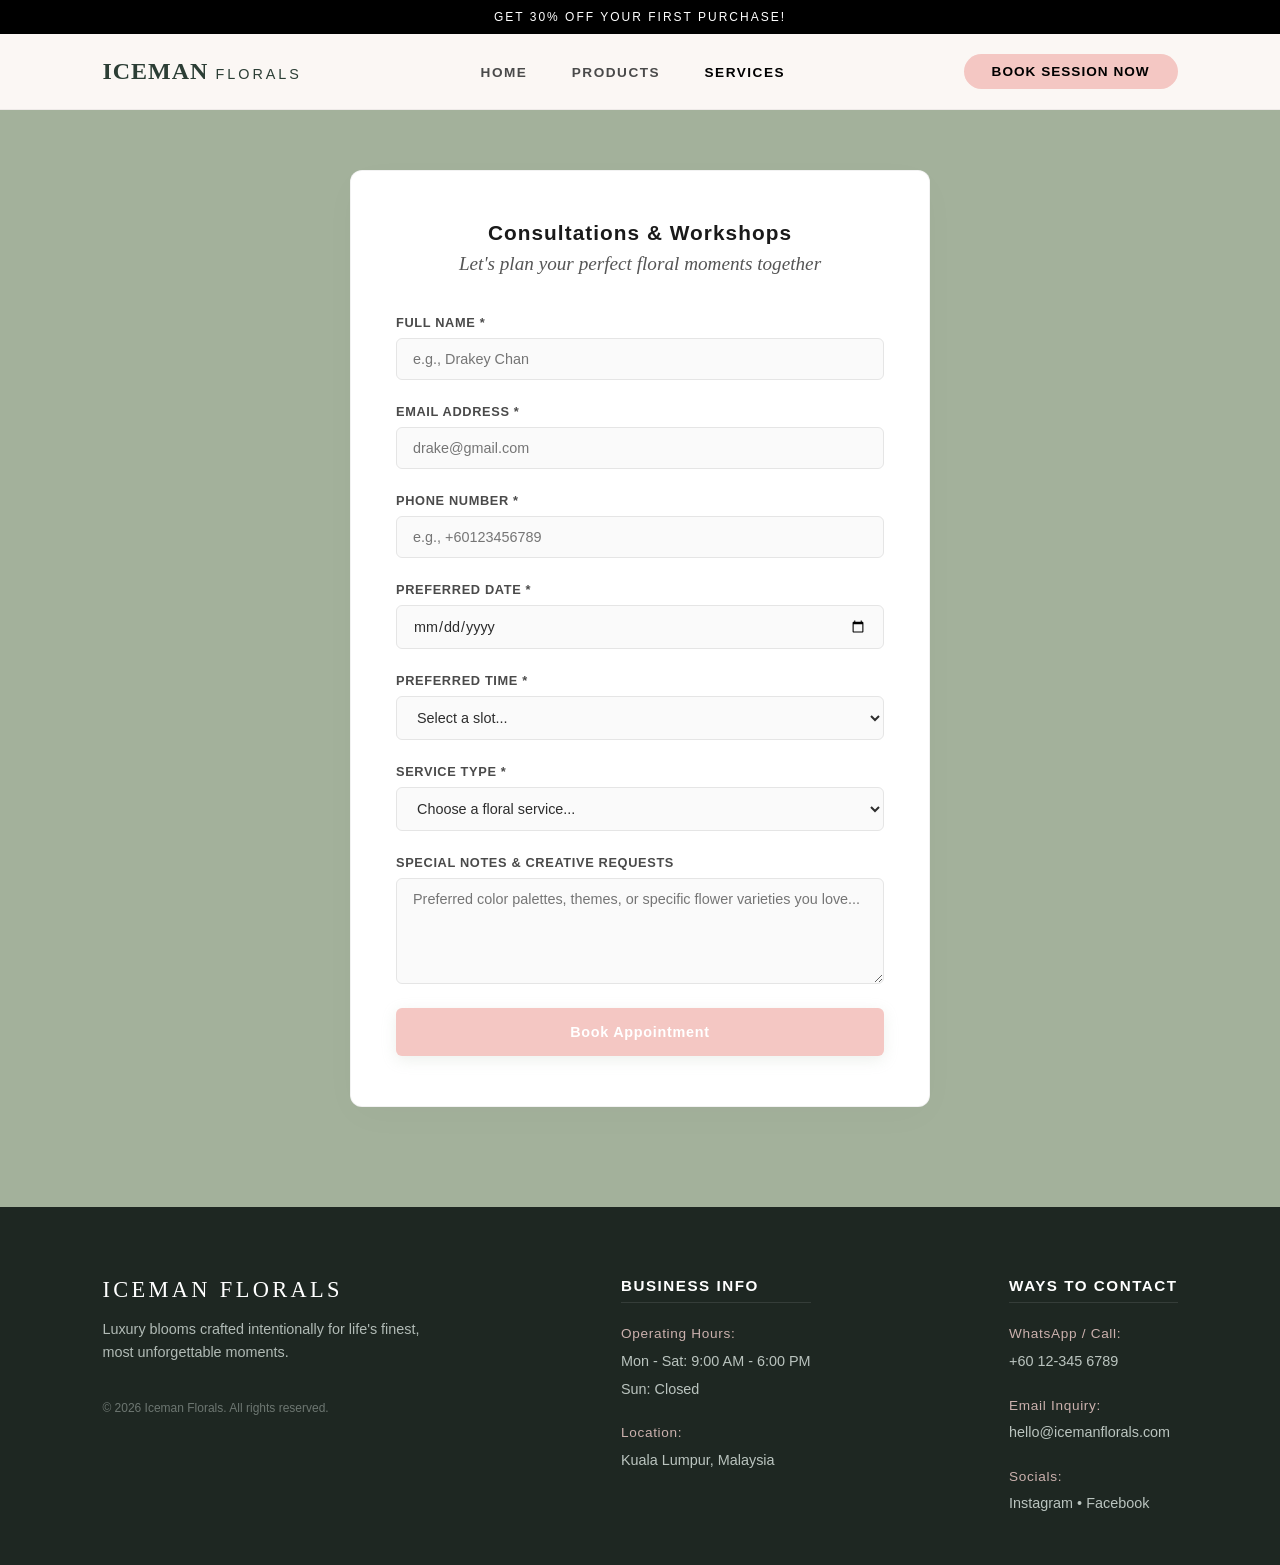
==== booking.html @ c120567f "Add files via upload" ====
<!DOCTYPE html>
<html lang="en">
<head>
    <meta charset="UTF-8">
    <meta name="viewport" content="width=device-width, initial-scale=1.0">
    <title>Book a Consultation - Iceman Florals</title>
    <link rel="preconnect" href="[fonts.googleapis.com](https://fonts.googleapis.com)">
    <link rel="preconnect" href="[fonts.gstatic.com](https://fonts.gstatic.com)" crossorigin>
    <link href="[fonts.googleapis.com](https://fonts.googleapis.com/css2?family=Playfair+Display:ital,wght@0,400..900;1,400..900&family=Plus+Jakarta+Sans:wght@300;400;500;600&display=swap)" rel="stylesheet">
    <link rel="stylesheet" href="booking.css">
</head>
<body>

    <div id="alert-wrapper"></div>

    <div class="announcement-bar">
        GET 30% OFF YOUR FIRST PURCHASE!
    </div>

    <header class="main-header">
        <div class="logo">
            <a href="index.html">ICEMAN <span class="logo-sub">FLORALS</span></a>
        </div>
        <nav class="nav-links">
            <a href="index.html">HOME</a>
            <a href="product.html">PRODUCTS</a>
            <a href="#" class="active">SERVICES</a>
        </nav>
        <div class="header-actions">
            <a href="#" class="btn-nav">BOOK SESSION NOW</a>
        </div>
    </header>

    <section class="booking-section">
        <div class="booking-container">
            <div class="booking-header">
                <h3>Consultations & Workshops</h3>
                <p>Let's plan your perfect floral moments together</p>
            </div>

            <form id="floral-booking-form" novalidate>
                <div class="form-group">
                    <label for="clientName">Full Name *</label>
                    <input type="text" id="clientName" required placeholder="e.g., Drakey Chan">
                    <span class="error-msg" id="name-error">Please enter your name.</span>
                </div>

                <div class="form-group">
                    <label for="clientEmail">Email Address *</label>
                    <input type="email" id="clientEmail" required placeholder="drake@gmail.com">
                    <span class="error-msg" id="email-error">Please enter a valid email address.</span>
                </div>

                <div class="form-group">
                    <label for="clientPhone">Phone Number *</label>
                    <input type="tel" id="clientPhone" required placeholder="e.g., +60123456789">
                    <span class="error-msg" id="phone-error">Please enter your phone number.</span>
                </div>

                <div class="form-group">
                    <label for="eventDate">Preferred Date *</label>
                    <input type="date" id="eventDate" required>
                    <span class="error-msg" id="date-error">Please select a valid date.</span>
                </div>

                <div class="form-group">
                    <label for="eventTime">Preferred Time *</label>
                    <select id="eventTime" required>
                        <option value="" disabled selected>Select a slot...</option>
                        <option value="09:00 AM">09:00 AM</option>
                        <option value="11:00 AM">11:00 AM</option>
                        <option value="02:00 PM">02:00 PM</option>
                        <option value="04:00 PM">04:00 PM</option>
                    </select>
                    <span class="error-msg" id="time-error">Please choose a preferred time slot.</span>
                </div>

                <div class="form-group">
                    <label for="serviceType">Service Type *</label>
                    <select id="serviceType" required>
                        <option value="" disabled selected>Choose a floral service...</option>
                        <option value="Wedding Florals">Wedding Florals & Styling</option>
                        <option value="Corporate Event">Corporate Event Decoration</option>
                        <option value="Floral Workshop">Floral Workshop Registration</option>
                    </select>
                    <span class="error-msg" id="service-error">Please pick a service option.</span>
                </div>

                <div class="form-group">
                    <label for="specialNotes">Special Notes & Creative Requests</label>
                    <textarea id="specialNotes" rows="5" placeholder="Preferred color palettes, themes, or specific flower varieties you love..."></textarea>
                </div>

                <button type="submit" class="btn-submit-booking">Book Appointment</button>
            </form>
        </div>
    </section>

    <footer class="main-footer">
        <div class="footer-container">
            <div class="footer-col brand-info">
                <h3>ICEMAN FLORALS</h3>
                <p>Luxury blooms crafted intentionally for life's finest, most unforgettable moments.</p>
                <p class="copyright">&copy; 2026 Iceman Florals. All rights reserved.</p>
            </div>
            <div class="footer-col vertical-info">
                <h4>Business Info</h4>
                <ul>
                    <li><strong>Operating Hours:</strong></li>
                    <li>Mon - Sat: 9:00 AM - 6:00 PM</li>
                    <li>Sun: Closed</li>
                    <li class="info-spacer"><strong>Location:</strong></li>
                    <li>Kuala Lumpur, Malaysia</li>
                </ul>
            </div>
            <div class="footer-col vertical-info">
                <h4>Ways to Contact</h4>
                <ul>
                    <li><strong>WhatsApp / Call:</strong></li>
                    <li><a href="tel:+60123456789">+60 12-345 6789</a></li>
                    <li class="info-spacer"><strong>Email Inquiry:</strong></li>
                    <li><a href="mailto:hello@icemanflorals.com">hello@icemanflorals.com</a></li>
                    <li class="info-spacer"><strong>Socials:</strong></li>
                    <li><a href="[instagram.com](https://www.instagram.com)" target="_blank">Instagram</a> &bull; <a href="[web.facebook.com](https://web.facebook.com/?_rdc=1&_rdr)" target="_blank">Facebook</a></li>
                </ul>
            </div>
        </div>
    </footer>

    <script>
        document.getElementById('floral-booking-form').addEventListener('submit', function(event) {
            event.preventDefault(); 
            
            const nameField = document.getElementById('clientName');
            const emailField = document.getElementById('clientEmail');
            const phoneField = document.getElementById('clientPhone');
            const dateField = document.getElementById('eventDate');
            const timeField = document.getElementById('eventTime');
            const serviceField = document.getElementById('serviceType');
            const notesField = document.getElementById('specialNotes');

            let isValid = true;

            // Clear previous error states
            document.querySelectorAll('.form-group').forEach(group => group.classList.remove('invalid'));

            // Validate required fields
            if (!nameField.value.trim()) {
                nameField.parentElement.classList.add('invalid');
                isValid = false;
            }
            if (!emailField.value.trim() || !emailField.value.includes('@')) {
                emailField.parentElement.classList.add('invalid');
                isValid = false;
            }
            if (!phoneField.value.trim()) {
                phoneField.parentElement.classList.add('invalid');
                isValid = false;
            }
            if (!dateField.value) {
                dateField.parentElement.classList.add('invalid');
                isValid = false;
            }
            if (!timeField.value) {
                timeField.parentElement.classList.add('invalid');
                isValid = false;
            }
            if (!serviceField.value) {
                serviceField.parentElement.classList.add('invalid');
                isValid = false;
            }

            // Stop if validation fails
            if (!isValid) return;

            // Build payload (removed undefined promoField reference)
            const payload = {
                id: Date.now(),
                name: nameField.value.trim(),
                email: emailField.value.trim(),
                phone: phoneField.value.trim(),
                date: dateField.value,
                time: timeField.value,
                service: serviceField.value,
                notes: notesField.value.trim()
            };

            // Save to localStorage
            let currentBookings = JSON.parse(localStorage.getItem('iceman_bookings')) || [];
            currentBookings.push(payload);
            localStorage.setItem('iceman_bookings', JSON.stringify(currentBookings));

            // Show success alert
            const alertWrapper = document.getElementById('alert-wrapper');
            alertWrapper.innerHTML = `
                <div class="bootstrap-alert alert-success">
                    <span class="alert-text"><strong>Thank you, ${payload.name}!</strong> Your consultation for ${payload.date} has been requested. We will contact you shortly.</span>
                    <button type="button" class="alert-close-btn" onclick="this.parentElement.style.display='none'">&times;</button>
                </div>
            `;

            // Reset form and scroll to top
            this.reset();
            window.scrollTo({ top: 0, behavior: 'smooth' });
        });
    </script>
</body>
</html>
---- booking.css ----
* {
   margin: 0;
   padding: 0;
   box-sizing: border-box;
}

body {
   font-family: 'Plus Jakarta Sans', sans-serif;
   background-color: #FBF7F4;
   color: #333333;
   overflow-x: hidden;
}


.announcement-bar {
   background-color: #000000;
   color: #FFFFFF;
   text-align: center;
   padding: 10px 20px;
   font-size: 0.75rem;
   font-weight: 500;
   letter-spacing: 2px;
}


.main-header {
   background-color: #FBF7F4;
   display: flex;
   justify-content: space-between;
   align-items: center;
   padding: 20px 8%;
   border-bottom: 1px solid rgba(0, 0, 0, 0.05);
}

.logo a {
   font-family: 'Playfair Display', serif;
   font-size: 1.5rem;
   font-weight: 700;
   color: #2C3E35;
   text-decoration: none;
   letter-spacing: 1px;
}

.logo-sub {
   font-family: 'Plus Jakarta Sans', sans-serif;
   font-size: 0.9rem;
   font-weight: 400;
   letter-spacing: 3px;
}

.nav-links a {
   text-decoration: none;
   color: #4A4A4A;
   font-size: 0.85rem;
   font-weight: 600;
   letter-spacing: 1.5px;
   margin: 0 20px;
   transition: color 0.3s ease;
}

.nav-links a:hover,
.nav-links a.active {
   color: #000000;
}


.btn-nav {
   display: inline-block;
   text-decoration: none;
   background-color: #F4C7C3;
   color: #000000;
   padding: 10px 28px;
   border-radius: 20px;
   font-size: 0.85rem;
   font-weight: 600;
   letter-spacing: 1px;
   transition: transform 0.2s ease, background-color 0.2s ease;
}

.btn-nav:hover {
   background-color: #EBAAA4;
   transform: translateY(-1px);
}




.booking-section {
   background-color: #A3B19B;
   padding: 60px 4% 100px 4%;
   display: flex;
   justify-content: center;
   align-items: center;
}

.booking-container {
   background-color: #FFFFFF;
   width: 100%;
   max-width: 580px;
   padding: 50px 45px;
   border-radius: 12px;
   border: 1px solid rgba(0, 0, 0, 0.05);
   box-shadow: 0px 10px 40px rgba(0, 0, 0, 0.02);
}

.booking-header {
   text-align: center;
   margin-bottom: 40px;
}

.booking-header h3 {
   font-size: 1.3rem;
   font-weight: 600;
   letter-spacing: 0.05em;
   color: #1A1A1A;
   margin-bottom: 8px;
}

.booking-header p {
   font-family: 'Playfair Display', serif;
   font-size: 1.2rem;
   font-style: italic;
   color: #555555;
}


.form-group {
   display: flex;
   flex-direction: column;
   margin-bottom: 24px;
   position: relative;
}

.form-group label {
   font-size: 0.8rem;
   font-weight: 600;
   text-transform: uppercase;
   letter-spacing: 0.05em;
   color: #4A4A4A;
   margin-bottom: 8px;
}

.form-group input,
.form-group select,
.form-group textarea {
   font-family: 'Plus Jakarta Sans', sans-serif;
   font-size: 0.9rem;
   padding: 12px 16px;
   background-color: #FAFAFA;
   border: 1px solid #E5E5E5;
   border-radius: 6px;
   color: #2D2D2D;
   outline: none;
   transition: all 0.2s ease;
   width: 100%;
}

.form-group input:focus,
.form-group select:focus,
.form-group textarea:focus {
   border-color: #A3B29E;
   background-color: #FFFFFF;
}


.form-group .error-msg {
   font-size: 0.75rem;
   color: #C15C5C;
   font-weight: 500;
   margin-top: 5px;
   display: none;
}

.form-group.invalid input,
.form-group.invalid select {
   border-color: #DDA8A8;
   background-color: #FFFDFD;
}

.form-group.invalid .error-msg {
   display: block;
}


.btn-submit-booking {
   display: block;
   width: 100%;
   background-color: #F4C7C3;
   color: #FFFFFF;
   border: none;
   padding: 16px;
   border-radius: 6px;
   font-size: 0.9rem;
   font-weight: 600;
   letter-spacing: 0.05em;
   cursor: pointer;
   box-shadow: 0px 4px 15px rgba(163, 178, 158, 0.2);
   transition: all 0.2s ease;
   margin-top: 10px;
}

.btn-submit-booking:hover {
   background-color: #8E9E89;
   transform: translateY(-1px);
   box-shadow: 0px 6px 20px rgba(163, 178, 158, 0.3);
}


#alert-wrapper {
   position: fixed;
   top: 20px;
   left: 50%;
   transform: translateX(-50%);
   width: 90%;
   max-width: 680px;
   z-index: 9999;
}

.bootstrap-alert {
   display: flex;
   justify-content: space-between;
   align-items: center;
   padding: 16px 24px;
   border-radius: 6px;
   font-size: 0.88rem;
   line-height: 1.4;
   box-shadow: 0px 10px 30px rgba(0, 0, 0, 0.1);
   animation: slideDown 0.3s cubic-bezier(0.16, 1, 0.3, 1) forwards;
}

.alert-success {
   background-color: #D4EDDA;
   color: #155724;
   border: 1px solid #C3E6CB;
}

.alert-text strong {
   font-weight: 600;
}

.alert-close-btn {
   background: none;
   border: none;
   font-size: 1.4rem;
   font-weight: 400;
   line-height: 1;
   color: inherit;
   cursor: pointer;
   opacity: 0.5;
   padding-left: 15px;
   transition: opacity 0.2s ease;
}

.alert-close-btn:hover {
   opacity: 1;
}

@keyframes slideDown {
   from { transform: translateY(-20px); opacity: 0; }
   to { transform: translateY(0); opacity: 1; }
}


@media (max-width: 600px) {
   .booking-container {
       padding: 35px 20px;
   }
}


.main-footer {
   background-color: #1E2722;
   color: #E2ECE7;
   padding: 70px 8% 50px 8%;
   font-size: 0.9rem;
}

.footer-container {
   max-width: 1100px;
   margin: 0 auto;
   display: flex;
   justify-content: space-between;
   align-items: flex-start;
   gap: 40px;
}


.footer-col {
   display: flex;
   flex-direction: column;
}

.brand-info {
   max-width: 320px;
}

.brand-info h3 {
   font-family: 'Playfair Display', serif;
   font-size: 1.4rem;
   font-weight: 500;
   letter-spacing: 0.15em;
   color: #FFFFFF;
   margin-bottom: 15px;
}

.brand-info p {
   line-height: 1.6;
   opacity: 0.75;
}

.brand-info .copyright {
   margin-top: 35px;
   font-size: 0.75rem;
   opacity: 0.4;
}


.vertical-info h4 {
   font-size: 0.95rem;
   font-weight: 600;
   letter-spacing: 0.1em;
   text-transform: uppercase;
   color: #FFFFFF;
   margin-bottom: 20px;
   border-bottom: 1px solid rgba(255, 255, 255, 0.1);
   padding-bottom: 8px;
}

.vertical-info ul {
   list-style: none;
   display: flex;
   flex-direction: column;
   gap: 6px;
}

.vertical-info ul li {
   line-height: 1.5;
   opacity: 0.8;
}

.vertical-info ul li strong {
   color: #F7D4D1;
   font-weight: 500;
   font-size: 0.85rem;
   letter-spacing: 0.05em;
}


.vertical-info .info-spacer {
   margin-top: 16px;
}


.vertical-info a {
   color: #E2ECE7;
   text-decoration: none;
   transition: color 0.2s ease;
}

.vertical-info a:hover {
   color: #F7D4D1;
}


@media (max-width: 768px) {
   .footer-container {
       flex-direction: column;
       gap: 45px;
   }
  
   .brand-info {
       max-width: 100%;
   }

   .vertical-info h4 {
       margin-bottom: 12px;
   }

   .brand-info .copyright {
       margin-top: 20px;
   }
}
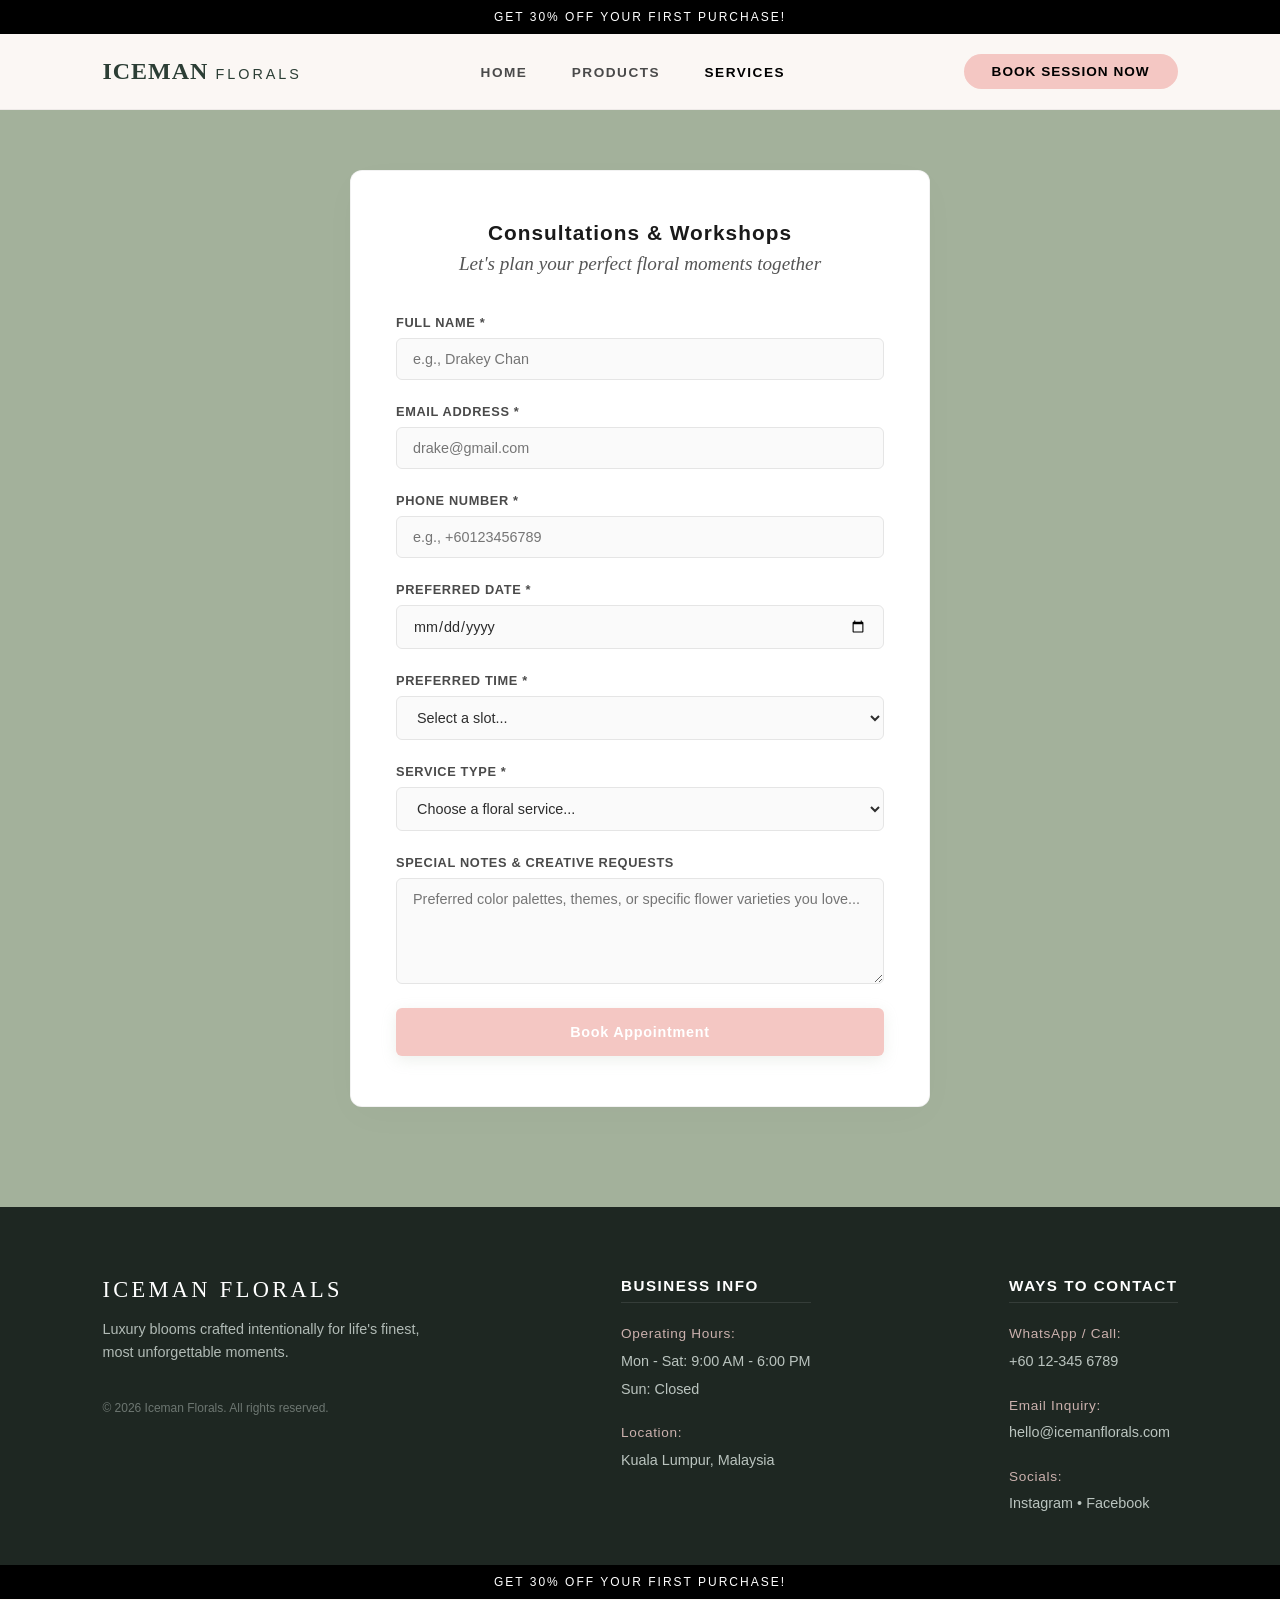
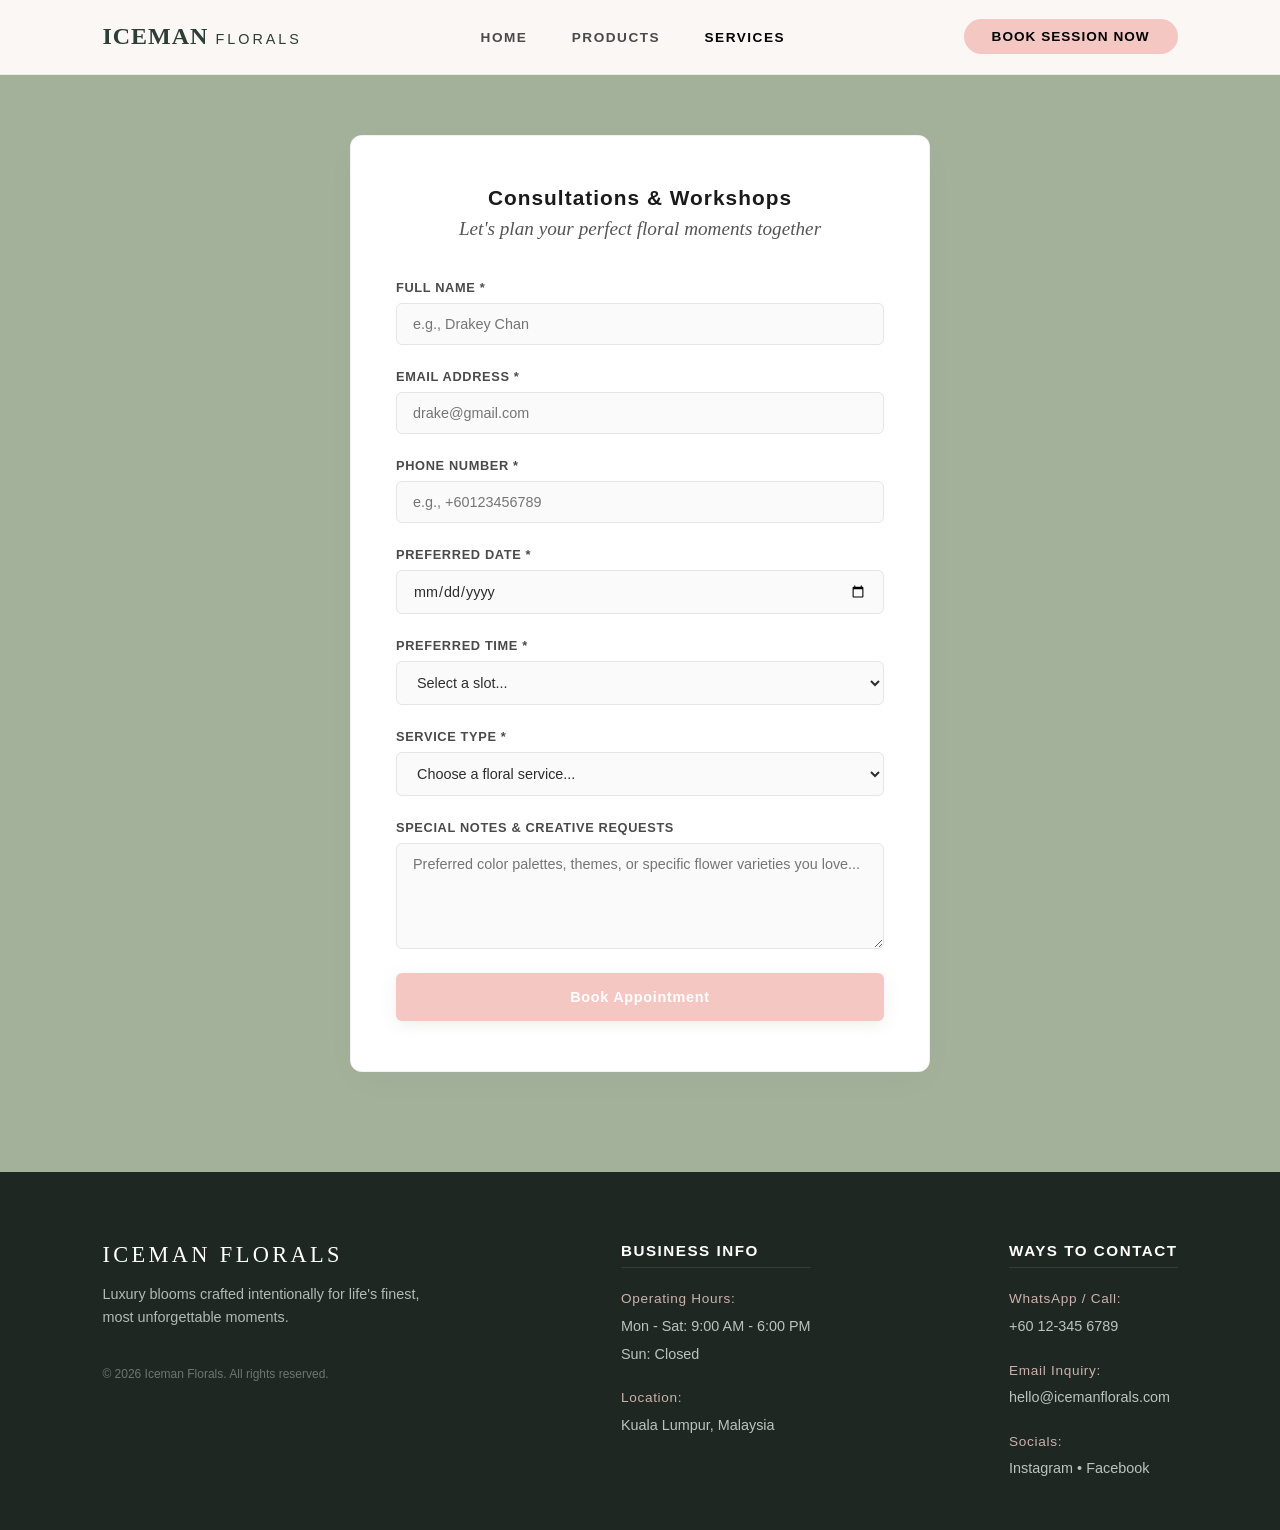
==== commit c9fe4c0a: "Resolved merge conflicts and updated product page" ====
--- a/booking.html
+++ b/booking.html
@@ -1,208 +1,417 @@
-<!DOCTYPE html>
-<html lang="en">
-<head>
-    <meta charset="UTF-8">
-    <meta name="viewport" content="width=device-width, initial-scale=1.0">
-    <title>Book a Consultation - Iceman Florals</title>
-    <link rel="preconnect" href="[fonts.googleapis.com](https://fonts.googleapis.com)">
-    <link rel="preconnect" href="[fonts.gstatic.com](https://fonts.gstatic.com)" crossorigin>
-    <link href="[fonts.googleapis.com](https://fonts.googleapis.com/css2?family=Playfair+Display:ital,wght@0,400..900;1,400..900&family=Plus+Jakarta+Sans:wght@300;400;500;600&display=swap)" rel="stylesheet">
-    <link rel="stylesheet" href="booking.css">
-</head>
-<body>
-
-    <div id="alert-wrapper"></div>
-
-    <div class="announcement-bar">
-        GET 30% OFF YOUR FIRST PURCHASE!
-    </div>
-
-    <header class="main-header">
-        <div class="logo">
-            <a href="index.html">ICEMAN <span class="logo-sub">FLORALS</span></a>
-        </div>
-        <nav class="nav-links">
-            <a href="index.html">HOME</a>
-            <a href="product.html">PRODUCTS</a>
-            <a href="#" class="active">SERVICES</a>
-        </nav>
-        <div class="header-actions">
-            <a href="#" class="btn-nav">BOOK SESSION NOW</a>
-        </div>
-    </header>
-
-    <section class="booking-section">
-        <div class="booking-container">
-            <div class="booking-header">
-                <h3>Consultations & Workshops</h3>
-                <p>Let's plan your perfect floral moments together</p>
-            </div>
-
-            <form id="floral-booking-form" novalidate>
-                <div class="form-group">
-                    <label for="clientName">Full Name *</label>
-                    <input type="text" id="clientName" required placeholder="e.g., Drakey Chan">
-                    <span class="error-msg" id="name-error">Please enter your name.</span>
-                </div>
-
-                <div class="form-group">
-                    <label for="clientEmail">Email Address *</label>
-                    <input type="email" id="clientEmail" required placeholder="drake@gmail.com">
-                    <span class="error-msg" id="email-error">Please enter a valid email address.</span>
-                </div>
-
-                <div class="form-group">
-                    <label for="clientPhone">Phone Number *</label>
-                    <input type="tel" id="clientPhone" required placeholder="e.g., +60123456789">
-                    <span class="error-msg" id="phone-error">Please enter your phone number.</span>
-                </div>
-
-                <div class="form-group">
-                    <label for="eventDate">Preferred Date *</label>
-                    <input type="date" id="eventDate" required>
-                    <span class="error-msg" id="date-error">Please select a valid date.</span>
-                </div>
-
-                <div class="form-group">
-                    <label for="eventTime">Preferred Time *</label>
-                    <select id="eventTime" required>
-                        <option value="" disabled selected>Select a slot...</option>
-                        <option value="09:00 AM">09:00 AM</option>
-                        <option value="11:00 AM">11:00 AM</option>
-                        <option value="02:00 PM">02:00 PM</option>
-                        <option value="04:00 PM">04:00 PM</option>
-                    </select>
-                    <span class="error-msg" id="time-error">Please choose a preferred time slot.</span>
-                </div>
-
-                <div class="form-group">
-                    <label for="serviceType">Service Type *</label>
-                    <select id="serviceType" required>
-                        <option value="" disabled selected>Choose a floral service...</option>
-                        <option value="Wedding Florals">Wedding Florals & Styling</option>
-                        <option value="Corporate Event">Corporate Event Decoration</option>
-                        <option value="Floral Workshop">Floral Workshop Registration</option>
-                    </select>
-                    <span class="error-msg" id="service-error">Please pick a service option.</span>
-                </div>
-
-                <div class="form-group">
-                    <label for="specialNotes">Special Notes & Creative Requests</label>
-                    <textarea id="specialNotes" rows="5" placeholder="Preferred color palettes, themes, or specific flower varieties you love..."></textarea>
-                </div>
-
-                <button type="submit" class="btn-submit-booking">Book Appointment</button>
-            </form>
-        </div>
-    </section>
-
-    <footer class="main-footer">
-        <div class="footer-container">
-            <div class="footer-col brand-info">
-                <h3>ICEMAN FLORALS</h3>
-                <p>Luxury blooms crafted intentionally for life's finest, most unforgettable moments.</p>
-                <p class="copyright">&copy; 2026 Iceman Florals. All rights reserved.</p>
-            </div>
-            <div class="footer-col vertical-info">
-                <h4>Business Info</h4>
-                <ul>
-                    <li><strong>Operating Hours:</strong></li>
-                    <li>Mon - Sat: 9:00 AM - 6:00 PM</li>
-                    <li>Sun: Closed</li>
-                    <li class="info-spacer"><strong>Location:</strong></li>
-                    <li>Kuala Lumpur, Malaysia</li>
-                </ul>
-            </div>
-            <div class="footer-col vertical-info">
-                <h4>Ways to Contact</h4>
-                <ul>
-                    <li><strong>WhatsApp / Call:</strong></li>
-                    <li><a href="tel:+60123456789">+60 12-345 6789</a></li>
-                    <li class="info-spacer"><strong>Email Inquiry:</strong></li>
-                    <li><a href="mailto:hello@icemanflorals.com">hello@icemanflorals.com</a></li>
-                    <li class="info-spacer"><strong>Socials:</strong></li>
-                    <li><a href="[instagram.com](https://www.instagram.com)" target="_blank">Instagram</a> &bull; <a href="[web.facebook.com](https://web.facebook.com/?_rdc=1&_rdr)" target="_blank">Facebook</a></li>
-                </ul>
-            </div>
-        </div>
-    </footer>
-
-    <script>
-        document.getElementById('floral-booking-form').addEventListener('submit', function(event) {
-            event.preventDefault(); 
-            
-            const nameField = document.getElementById('clientName');
-            const emailField = document.getElementById('clientEmail');
-            const phoneField = document.getElementById('clientPhone');
-            const dateField = document.getElementById('eventDate');
-            const timeField = document.getElementById('eventTime');
-            const serviceField = document.getElementById('serviceType');
-            const notesField = document.getElementById('specialNotes');
-
-            let isValid = true;
-
-            // Clear previous error states
-            document.querySelectorAll('.form-group').forEach(group => group.classList.remove('invalid'));
-
-            // Validate required fields
-            if (!nameField.value.trim()) {
-                nameField.parentElement.classList.add('invalid');
-                isValid = false;
-            }
-            if (!emailField.value.trim() || !emailField.value.includes('@')) {
-                emailField.parentElement.classList.add('invalid');
-                isValid = false;
-            }
-            if (!phoneField.value.trim()) {
-                phoneField.parentElement.classList.add('invalid');
-                isValid = false;
-            }
-            if (!dateField.value) {
-                dateField.parentElement.classList.add('invalid');
-                isValid = false;
-            }
-            if (!timeField.value) {
-                timeField.parentElement.classList.add('invalid');
-                isValid = false;
-            }
-            if (!serviceField.value) {
-                serviceField.parentElement.classList.add('invalid');
-                isValid = false;
-            }
-
-            // Stop if validation fails
-            if (!isValid) return;
-
-            // Build payload (removed undefined promoField reference)
-            const payload = {
-                id: Date.now(),
-                name: nameField.value.trim(),
-                email: emailField.value.trim(),
-                phone: phoneField.value.trim(),
-                date: dateField.value,
-                time: timeField.value,
-                service: serviceField.value,
-                notes: notesField.value.trim()
-            };
-
-            // Save to localStorage
-            let currentBookings = JSON.parse(localStorage.getItem('iceman_bookings')) || [];
-            currentBookings.push(payload);
-            localStorage.setItem('iceman_bookings', JSON.stringify(currentBookings));
-
-            // Show success alert
-            const alertWrapper = document.getElementById('alert-wrapper');
-            alertWrapper.innerHTML = `
-                <div class="bootstrap-alert alert-success">
-                    <span class="alert-text"><strong>Thank you, ${payload.name}!</strong> Your consultation for ${payload.date} has been requested. We will contact you shortly.</span>
-                    <button type="button" class="alert-close-btn" onclick="this.parentElement.style.display='none'">&times;</button>
-                </div>
-            `;
-
-            // Reset form and scroll to top
-            this.reset();
-            window.scrollTo({ top: 0, behavior: 'smooth' });
-        });
-    </script>
-</body>
-</html>
+<!DOCTYPE html>
+<html lang="en">
+<head>
+    <meta charset="UTF-8">
+    <meta name="viewport" content="width=device-width, initial-scale=1.0">
+    <title>Book a Consultation - Iceman Florals</title>
+    <link rel="preconnect" href="[fonts.googleapis.com](https://fonts.googleapis.com)">
+    <link rel="preconnect" href="[fonts.gstatic.com](https://fonts.gstatic.com)" crossorigin>
+    <link href="[fonts.googleapis.com](https://fonts.googleapis.com/css2?family=Playfair+Display:ital,wght@0,400..900;1,400..900&family=Plus+Jakarta+Sans:wght@300;400;500;600&display=swap)" rel="stylesheet">
+    <link rel="stylesheet" href="booking.css">
+</head>
+<body>
+
+    <div id="alert-wrapper"></div>
+
+    <div class="announcement-bar">
+        GET 30% OFF YOUR FIRST PURCHASE!
+    </div>
+
+    <header class="main-header">
+        <div class="logo">
+            <a href="index.html">ICEMAN <span class="logo-sub">FLORALS</span></a>
+        </div>
+        <nav class="nav-links">
+            <a href="index.html">HOME</a>
+            <a href="product.html">PRODUCTS</a>
+            <a href="#" class="active">SERVICES</a>
+        </nav>
+        <div class="header-actions">
+            <a href="#" class="btn-nav">BOOK SESSION NOW</a>
+        </div>
+    </header>
+
+    <section class="booking-section">
+        <div class="booking-container">
+            <div class="booking-header">
+                <h3>Consultations & Workshops</h3>
+                <p>Let's plan your perfect floral moments together</p>
+            </div>
+
+            <form id="floral-booking-form" novalidate>
+                <div class="form-group">
+                    <label for="clientName">Full Name *</label>
+                    <input type="text" id="clientName" required placeholder="e.g., Drakey Chan">
+                    <span class="error-msg" id="name-error">Please enter your name.</span>
+                </div>
+
+                <div class="form-group">
+                    <label for="clientEmail">Email Address *</label>
+                    <input type="email" id="clientEmail" required placeholder="drake@gmail.com">
+                    <span class="error-msg" id="email-error">Please enter a valid email address.</span>
+                </div>
+
+                <div class="form-group">
+                    <label for="clientPhone">Phone Number *</label>
+                    <input type="tel" id="clientPhone" required placeholder="e.g., +60123456789">
+                    <span class="error-msg" id="phone-error">Please enter your phone number.</span>
+                </div>
+
+                <div class="form-group">
+                    <label for="eventDate">Preferred Date *</label>
+                    <input type="date" id="eventDate" required>
+                    <span class="error-msg" id="date-error">Please select a valid date.</span>
+                </div>
+
+                <div class="form-group">
+                    <label for="eventTime">Preferred Time *</label>
+                    <select id="eventTime" required>
+                        <option value="" disabled selected>Select a slot...</option>
+                        <option value="09:00 AM">09:00 AM</option>
+                        <option value="11:00 AM">11:00 AM</option>
+                        <option value="02:00 PM">02:00 PM</option>
+                        <option value="04:00 PM">04:00 PM</option>
+                    </select>
+                    <span class="error-msg" id="time-error">Please choose a preferred time slot.</span>
+                </div>
+
+                <div class="form-group">
+                    <label for="serviceType">Service Type *</label>
+                    <select id="serviceType" required>
+                        <option value="" disabled selected>Choose a floral service...</option>
+                        <option value="Wedding Florals">Wedding Florals & Styling</option>
+                        <option value="Corporate Event">Corporate Event Decoration</option>
+                        <option value="Floral Workshop">Floral Workshop Registration</option>
+                    </select>
+                    <span class="error-msg" id="service-error">Please pick a service option.</span>
+                </div>
+
+                <div class="form-group">
+                    <label for="specialNotes">Special Notes & Creative Requests</label>
+                    <textarea id="specialNotes" rows="5" placeholder="Preferred color palettes, themes, or specific flower varieties you love..."></textarea>
+                </div>
+
+                <button type="submit" class="btn-submit-booking">Book Appointment</button>
+            </form>
+        </div>
+    </section>
+
+    <footer class="main-footer">
+        <div class="footer-container">
+            <div class="footer-col brand-info">
+                <h3>ICEMAN FLORALS</h3>
+                <p>Luxury blooms crafted intentionally for life's finest, most unforgettable moments.</p>
+                <p class="copyright">&copy; 2026 Iceman Florals. All rights reserved.</p>
+            </div>
+            <div class="footer-col vertical-info">
+                <h4>Business Info</h4>
+                <ul>
+                    <li><strong>Operating Hours:</strong></li>
+                    <li>Mon - Sat: 9:00 AM - 6:00 PM</li>
+                    <li>Sun: Closed</li>
+                    <li class="info-spacer"><strong>Location:</strong></li>
+                    <li>Kuala Lumpur, Malaysia</li>
+                </ul>
+            </div>
+            <div class="footer-col vertical-info">
+                <h4>Ways to Contact</h4>
+                <ul>
+                    <li><strong>WhatsApp / Call:</strong></li>
+                    <li><a href="tel:+60123456789">+60 12-345 6789</a></li>
+                    <li class="info-spacer"><strong>Email Inquiry:</strong></li>
+                    <li><a href="mailto:hello@icemanflorals.com">hello@icemanflorals.com</a></li>
+                    <li class="info-spacer"><strong>Socials:</strong></li>
+                    <li><a href="[instagram.com](https://www.instagram.com)" target="_blank">Instagram</a> &bull; <a href="[web.facebook.com](https://web.facebook.com/?_rdc=1&_rdr)" target="_blank">Facebook</a></li>
+                </ul>
+            </div>
+        </div>
+    </footer>
+
+    <script>
+        document.getElementById('floral-booking-form').addEventListener('submit', function(event) {
+            event.preventDefault(); 
+            
+            const nameField = document.getElementById('clientName');
+            const emailField = document.getElementById('clientEmail');
+            const phoneField = document.getElementById('clientPhone');
+            const dateField = document.getElementById('eventDate');
+            const timeField = document.getElementById('eventTime');
+            const serviceField = document.getElementById('serviceType');
+            const notesField = document.getElementById('specialNotes');
+
+            let isValid = true;
+
+            // Clear previous error states
+            document.querySelectorAll('.form-group').forEach(group => group.classList.remove('invalid'));
+
+            // Validate required fields
+            if (!nameField.value.trim()) {
+                nameField.parentElement.classList.add('invalid');
+                isValid = false;
+            }
+            if (!emailField.value.trim() || !emailField.value.includes('@')) {
+                emailField.parentElement.classList.add('invalid');
+                isValid = false;
+            }
+            if (!phoneField.value.trim()) {
+                phoneField.parentElement.classList.add('invalid');
+                isValid = false;
+            }
+            if (!dateField.value) {
+                dateField.parentElement.classList.add('invalid');
+                isValid = false;
+            }
+            if (!timeField.value) {
+                timeField.parentElement.classList.add('invalid');
+                isValid = false;
+            }
+            if (!serviceField.value) {
+                serviceField.parentElement.classList.add('invalid');
+                isValid = false;
+            }
+
+            // Stop if validation fails
+            if (!isValid) return;
+
+            // Build payload (removed undefined promoField reference)
+            const payload = {
+                id: Date.now(),
+                name: nameField.value.trim(),
+                email: emailField.value.trim(),
+                phone: phoneField.value.trim(),
+                date: dateField.value,
+                time: timeField.value,
+                service: serviceField.value,
+                notes: notesField.value.trim()
+            };
+
+            // Save to localStorage
+            let currentBookings = JSON.parse(localStorage.getItem('iceman_bookings')) || [];
+            currentBookings.push(payload);
+            localStorage.setItem('iceman_bookings', JSON.stringify(currentBookings));
+
+            // Show success alert
+            const alertWrapper = document.getElementById('alert-wrapper');
+            alertWrapper.innerHTML = `
+                <div class="bootstrap-alert alert-success">
+                    <span class="alert-text"><strong>Thank you, ${payload.name}!</strong> Your consultation for ${payload.date} has been requested. We will contact you shortly.</span>
+                    <button type="button" class="alert-close-btn" onclick="this.parentElement.style.display='none'">&times;</button>
+                </div>
+            `;
+
+            // Reset form and scroll to top
+            this.reset();
+            window.scrollTo({ top: 0, behavior: 'smooth' });
+        });
+    </script>
+</body>
+</html>
+
+<!DOCTYPE html>
+<html lang="en">
+<head>
+    <meta charset="UTF-8">
+    <meta name="viewport" content="width=device-width, initial-scale=1.0">
+    <title>Book a Consultation - Iceman Florals</title>
+    <link rel="preconnect" href="[fonts.googleapis.com](https://fonts.googleapis.com)">
+    <link rel="preconnect" href="[fonts.gstatic.com](https://fonts.gstatic.com)" crossorigin>
+    <link href="[fonts.googleapis.com](https://fonts.googleapis.com/css2?family=Playfair+Display:ital,wght@0,400..900;1,400..900&family=Plus+Jakarta+Sans:wght@300;400;500;600&display=swap)" rel="stylesheet">
+    <link rel="stylesheet" href="booking.css">
+</head>
+<body>
+
+    <div id="alert-wrapper"></div>
+
+    <div class="announcement-bar">
+        GET 30% OFF YOUR FIRST PURCHASE!
+    </div>
+
+    <header class="main-header">
+        <div class="logo">
+            <a href="index.html">ICEMAN <span class="logo-sub">FLORALS</span></a>
+        </div>
+        <nav class="nav-links">
+            <a href="index.html">HOME</a>
+            <a href="product.html">PRODUCTS</a>
+            <a href="#" class="active">SERVICES</a>
+        </nav>
+        <div class="header-actions">
+            <a href="#" class="btn-nav">BOOK SESSION NOW</a>
+        </div>
+    </header>
+
+    <section class="booking-section">
+        <div class="booking-container">
+            <div class="booking-header">
+                <h3>Consultations & Workshops</h3>
+                <p>Let's plan your perfect floral moments together</p>
+            </div>
+
+            <form id="floral-booking-form" novalidate>
+                <div class="form-group">
+                    <label for="clientName">Full Name *</label>
+                    <input type="text" id="clientName" required placeholder="e.g., Drakey Chan">
+                    <span class="error-msg" id="name-error">Please enter your name.</span>
+                </div>
+
+                <div class="form-group">
+                    <label for="clientEmail">Email Address *</label>
+                    <input type="email" id="clientEmail" required placeholder="drake@gmail.com">
+                    <span class="error-msg" id="email-error">Please enter a valid email address.</span>
+                </div>
+
+                <div class="form-group">
+                    <label for="clientPhone">Phone Number *</label>
+                    <input type="tel" id="clientPhone" required placeholder="e.g., +60123456789">
+                    <span class="error-msg" id="phone-error">Please enter your phone number.</span>
+                </div>
+
+                <div class="form-group">
+                    <label for="eventDate">Preferred Date *</label>
+                    <input type="date" id="eventDate" required>
+                    <span class="error-msg" id="date-error">Please select a valid date.</span>
+                </div>
+
+                <div class="form-group">
+                    <label for="eventTime">Preferred Time *</label>
+                    <select id="eventTime" required>
+                        <option value="" disabled selected>Select a slot...</option>
+                        <option value="09:00 AM">09:00 AM</option>
+                        <option value="11:00 AM">11:00 AM</option>
+                        <option value="02:00 PM">02:00 PM</option>
+                        <option value="04:00 PM">04:00 PM</option>
+                    </select>
+                    <span class="error-msg" id="time-error">Please choose a preferred time slot.</span>
+                </div>
+
+                <div class="form-group">
+                    <label for="serviceType">Service Type *</label>
+                    <select id="serviceType" required>
+                        <option value="" disabled selected>Choose a floral service...</option>
+                        <option value="Wedding Florals">Wedding Florals & Styling</option>
+                        <option value="Corporate Event">Corporate Event Decoration</option>
+                        <option value="Floral Workshop">Floral Workshop Registration</option>
+                    </select>
+                    <span class="error-msg" id="service-error">Please pick a service option.</span>
+                </div>
+
+                <div class="form-group">
+                    <label for="specialNotes">Special Notes & Creative Requests</label>
+                    <textarea id="specialNotes" rows="5" placeholder="Preferred color palettes, themes, or specific flower varieties you love..."></textarea>
+                </div>
+
+                <button type="submit" class="btn-submit-booking">Book Appointment</button>
+            </form>
+        </div>
+    </section>
+
+    <footer class="main-footer">
+        <div class="footer-container">
+            <div class="footer-col brand-info">
+                <h3>ICEMAN FLORALS</h3>
+                <p>Luxury blooms crafted intentionally for life's finest, most unforgettable moments.</p>
+                <p class="copyright">&copy; 2026 Iceman Florals. All rights reserved.</p>
+            </div>
+            <div class="footer-col vertical-info">
+                <h4>Business Info</h4>
+                <ul>
+                    <li><strong>Operating Hours:</strong></li>
+                    <li>Mon - Sat: 9:00 AM - 6:00 PM</li>
+                    <li>Sun: Closed</li>
+                    <li class="info-spacer"><strong>Location:</strong></li>
+                    <li>Kuala Lumpur, Malaysia</li>
+                </ul>
+            </div>
+            <div class="footer-col vertical-info">
+                <h4>Ways to Contact</h4>
+                <ul>
+                    <li><strong>WhatsApp / Call:</strong></li>
+                    <li><a href="tel:+60123456789">+60 12-345 6789</a></li>
+                    <li class="info-spacer"><strong>Email Inquiry:</strong></li>
+                    <li><a href="mailto:hello@icemanflorals.com">hello@icemanflorals.com</a></li>
+                    <li class="info-spacer"><strong>Socials:</strong></li>
+                    <li><a href="[instagram.com](https://www.instagram.com)" target="_blank">Instagram</a> &bull; <a href="[web.facebook.com](https://web.facebook.com/?_rdc=1&_rdr)" target="_blank">Facebook</a></li>
+                </ul>
+            </div>
+        </div>
+    </footer>
+
+    <script>
+        document.getElementById('floral-booking-form').addEventListener('submit', function(event) {
+            event.preventDefault(); 
+            
+            const nameField = document.getElementById('clientName');
+            const emailField = document.getElementById('clientEmail');
+            const phoneField = document.getElementById('clientPhone');
+            const dateField = document.getElementById('eventDate');
+            const timeField = document.getElementById('eventTime');
+            const serviceField = document.getElementById('serviceType');
+            const notesField = document.getElementById('specialNotes');
+
+            let isValid = true;
+
+            // Clear previous error states
+            document.querySelectorAll('.form-group').forEach(group => group.classList.remove('invalid'));
+
+            // Validate required fields
+            if (!nameField.value.trim()) {
+                nameField.parentElement.classList.add('invalid');
+                isValid = false;
+            }
+            if (!emailField.value.trim() || !emailField.value.includes('@')) {
+                emailField.parentElement.classList.add('invalid');
+                isValid = false;
+            }
+            if (!phoneField.value.trim()) {
+                phoneField.parentElement.classList.add('invalid');
+                isValid = false;
+            }
+            if (!dateField.value) {
+                dateField.parentElement.classList.add('invalid');
+                isValid = false;
+            }
+            if (!timeField.value) {
+                timeField.parentElement.classList.add('invalid');
+                isValid = false;
+            }
+            if (!serviceField.value) {
+                serviceField.parentElement.classList.add('invalid');
+                isValid = false;
+            }
+
+            // Stop if validation fails
+            if (!isValid) return;
+
+            // Build payload (removed undefined promoField reference)
+            const payload = {
+                id: Date.now(),
+                name: nameField.value.trim(),
+                email: emailField.value.trim(),
+                phone: phoneField.value.trim(),
+                date: dateField.value,
+                time: timeField.value,
+                service: serviceField.value,
+                notes: notesField.value.trim()
+            };
+
+            // Save to localStorage
+            let currentBookings = JSON.parse(localStorage.getItem('iceman_bookings')) || [];
+            currentBookings.push(payload);
+            localStorage.setItem('iceman_bookings', JSON.stringify(currentBookings));
+
+            // Show success alert
+            const alertWrapper = document.getElementById('alert-wrapper');
+            alertWrapper.innerHTML = `
+                <div class="bootstrap-alert alert-success">
+                    <span class="alert-text"><strong>Thank you, ${payload.name}!</strong> Your consultation for ${payload.date} has been requested. We will contact you shortly.</span>
+                    <button type="button" class="alert-close-btn" onclick="this.parentElement.style.display='none'">&times;</button>
+                </div>
+            `;
+
+            // Reset form and scroll to top
+            this.reset();
+            window.scrollTo({ top: 0, behavior: 'smooth' });
+        });
+    </script>
+</body>
+</html>
--- a/booking.css
+++ b/booking.css
@@ -1,384 +1,769 @@
-
-* {
-   margin: 0;
-   padding: 0;
-   box-sizing: border-box;
-}
-
-body {
-   font-family: 'Plus Jakarta Sans', sans-serif;
-   background-color: #FBF7F4;
-   color: #333333;
-   overflow-x: hidden;
-}
-
-
-.announcement-bar {
-   background-color: #000000;
-   color: #FFFFFF;
-   text-align: center;
-   padding: 10px 20px;
-   font-size: 0.75rem;
-   font-weight: 500;
-   letter-spacing: 2px;
-}
-
-
-.main-header {
-   background-color: #FBF7F4;
-   display: flex;
-   justify-content: space-between;
-   align-items: center;
-   padding: 20px 8%;
-   border-bottom: 1px solid rgba(0, 0, 0, 0.05);
-}
-
-.logo a {
-   font-family: 'Playfair Display', serif;
-   font-size: 1.5rem;
-   font-weight: 700;
-   color: #2C3E35;
-   text-decoration: none;
-   letter-spacing: 1px;
-}
-
-.logo-sub {
-   font-family: 'Plus Jakarta Sans', sans-serif;
-   font-size: 0.9rem;
-   font-weight: 400;
-   letter-spacing: 3px;
-}
-
-.nav-links a {
-   text-decoration: none;
-   color: #4A4A4A;
-   font-size: 0.85rem;
-   font-weight: 600;
-   letter-spacing: 1.5px;
-   margin: 0 20px;
-   transition: color 0.3s ease;
-}
-
-.nav-links a:hover,
-.nav-links a.active {
-   color: #000000;
-}
-
-
-.btn-nav {
-   display: inline-block;
-   text-decoration: none;
-   background-color: #F4C7C3;
-   color: #000000;
-   padding: 10px 28px;
-   border-radius: 20px;
-   font-size: 0.85rem;
-   font-weight: 600;
-   letter-spacing: 1px;
-   transition: transform 0.2s ease, background-color 0.2s ease;
-}
-
-.btn-nav:hover {
-   background-color: #EBAAA4;
-   transform: translateY(-1px);
-}
-
-
-
-
-.booking-section {
-   background-color: #A3B19B;
-   padding: 60px 4% 100px 4%;
-   display: flex;
-   justify-content: center;
-   align-items: center;
-}
-
-.booking-container {
-   background-color: #FFFFFF;
-   width: 100%;
-   max-width: 580px;
-   padding: 50px 45px;
-   border-radius: 12px;
-   border: 1px solid rgba(0, 0, 0, 0.05);
-   box-shadow: 0px 10px 40px rgba(0, 0, 0, 0.02);
-}
-
-.booking-header {
-   text-align: center;
-   margin-bottom: 40px;
-}
-
-.booking-header h3 {
-   font-size: 1.3rem;
-   font-weight: 600;
-   letter-spacing: 0.05em;
-   color: #1A1A1A;
-   margin-bottom: 8px;
-}
-
-.booking-header p {
-   font-family: 'Playfair Display', serif;
-   font-size: 1.2rem;
-   font-style: italic;
-   color: #555555;
-}
-
-
-.form-group {
-   display: flex;
-   flex-direction: column;
-   margin-bottom: 24px;
-   position: relative;
-}
-
-.form-group label {
-   font-size: 0.8rem;
-   font-weight: 600;
-   text-transform: uppercase;
-   letter-spacing: 0.05em;
-   color: #4A4A4A;
-   margin-bottom: 8px;
-}
-
-.form-group input,
-.form-group select,
-.form-group textarea {
-   font-family: 'Plus Jakarta Sans', sans-serif;
-   font-size: 0.9rem;
-   padding: 12px 16px;
-   background-color: #FAFAFA;
-   border: 1px solid #E5E5E5;
-   border-radius: 6px;
-   color: #2D2D2D;
-   outline: none;
-   transition: all 0.2s ease;
-   width: 100%;
-}
-
-.form-group input:focus,
-.form-group select:focus,
-.form-group textarea:focus {
-   border-color: #A3B29E;
-   background-color: #FFFFFF;
-}
-
-
-.form-group .error-msg {
-   font-size: 0.75rem;
-   color: #C15C5C;
-   font-weight: 500;
-   margin-top: 5px;
-   display: none;
-}
-
-.form-group.invalid input,
-.form-group.invalid select {
-   border-color: #DDA8A8;
-   background-color: #FFFDFD;
-}
-
-.form-group.invalid .error-msg {
-   display: block;
-}
-
-
-.btn-submit-booking {
-   display: block;
-   width: 100%;
-   background-color: #F4C7C3;
-   color: #FFFFFF;
-   border: none;
-   padding: 16px;
-   border-radius: 6px;
-   font-size: 0.9rem;
-   font-weight: 600;
-   letter-spacing: 0.05em;
-   cursor: pointer;
-   box-shadow: 0px 4px 15px rgba(163, 178, 158, 0.2);
-   transition: all 0.2s ease;
-   margin-top: 10px;
-}
-
-.btn-submit-booking:hover {
-   background-color: #8E9E89;
-   transform: translateY(-1px);
-   box-shadow: 0px 6px 20px rgba(163, 178, 158, 0.3);
-}
-
-
-#alert-wrapper {
-   position: fixed;
-   top: 20px;
-   left: 50%;
-   transform: translateX(-50%);
-   width: 90%;
-   max-width: 680px;
-   z-index: 9999;
-}
-
-.bootstrap-alert {
-   display: flex;
-   justify-content: space-between;
-   align-items: center;
-   padding: 16px 24px;
-   border-radius: 6px;
-   font-size: 0.88rem;
-   line-height: 1.4;
-   box-shadow: 0px 10px 30px rgba(0, 0, 0, 0.1);
-   animation: slideDown 0.3s cubic-bezier(0.16, 1, 0.3, 1) forwards;
-}
-
-.alert-success {
-   background-color: #D4EDDA;
-   color: #155724;
-   border: 1px solid #C3E6CB;
-}
-
-.alert-text strong {
-   font-weight: 600;
-}
-
-.alert-close-btn {
-   background: none;
-   border: none;
-   font-size: 1.4rem;
-   font-weight: 400;
-   line-height: 1;
-   color: inherit;
-   cursor: pointer;
-   opacity: 0.5;
-   padding-left: 15px;
-   transition: opacity 0.2s ease;
-}
-
-.alert-close-btn:hover {
-   opacity: 1;
-}
-
-@keyframes slideDown {
-   from { transform: translateY(-20px); opacity: 0; }
-   to { transform: translateY(0); opacity: 1; }
-}
-
-
-@media (max-width: 600px) {
-   .booking-container {
-       padding: 35px 20px;
-   }
-}
-
-
-.main-footer {
-   background-color: #1E2722;
-   color: #E2ECE7;
-   padding: 70px 8% 50px 8%;
-   font-size: 0.9rem;
-}
-
-.footer-container {
-   max-width: 1100px;
-   margin: 0 auto;
-   display: flex;
-   justify-content: space-between;
-   align-items: flex-start;
-   gap: 40px;
-}
-
-
-.footer-col {
-   display: flex;
-   flex-direction: column;
-}
-
-.brand-info {
-   max-width: 320px;
-}
-
-.brand-info h3 {
-   font-family: 'Playfair Display', serif;
-   font-size: 1.4rem;
-   font-weight: 500;
-   letter-spacing: 0.15em;
-   color: #FFFFFF;
-   margin-bottom: 15px;
-}
-
-.brand-info p {
-   line-height: 1.6;
-   opacity: 0.75;
-}
-
-.brand-info .copyright {
-   margin-top: 35px;
-   font-size: 0.75rem;
-   opacity: 0.4;
-}
-
-
-.vertical-info h4 {
-   font-size: 0.95rem;
-   font-weight: 600;
-   letter-spacing: 0.1em;
-   text-transform: uppercase;
-   color: #FFFFFF;
-   margin-bottom: 20px;
-   border-bottom: 1px solid rgba(255, 255, 255, 0.1);
-   padding-bottom: 8px;
-}
-
-.vertical-info ul {
-   list-style: none;
-   display: flex;
-   flex-direction: column;
-   gap: 6px;
-}
-
-.vertical-info ul li {
-   line-height: 1.5;
-   opacity: 0.8;
-}
-
-.vertical-info ul li strong {
-   color: #F7D4D1;
-   font-weight: 500;
-   font-size: 0.85rem;
-   letter-spacing: 0.05em;
-}
-
-
-.vertical-info .info-spacer {
-   margin-top: 16px;
-}
-
-
-.vertical-info a {
-   color: #E2ECE7;
-   text-decoration: none;
-   transition: color 0.2s ease;
-}
-
-.vertical-info a:hover {
-   color: #F7D4D1;
-}
-
-
-@media (max-width: 768px) {
-   .footer-container {
-       flex-direction: column;
-       gap: 45px;
-   }
-  
-   .brand-info {
-       max-width: 100%;
-   }
-
-   .vertical-info h4 {
-       margin-bottom: 12px;
-   }
-
-   .brand-info .copyright {
-       margin-top: 20px;
-   }
-}
-
+
+* {
+   margin: 0;
+   padding: 0;
+   box-sizing: border-box;
+}
+
+body {
+   font-family: 'Plus Jakarta Sans', sans-serif;
+   background-color: #FBF7F4;
+   color: #333333;
+   overflow-x: hidden;
+}
+
+
+.announcement-bar {
+   background-color: #000000;
+   color: #FFFFFF;
+   text-align: center;
+   padding: 10px 20px;
+   font-size: 0.75rem;
+   font-weight: 500;
+   letter-spacing: 2px;
+}
+
+
+.main-header {
+   background-color: #FBF7F4;
+   display: flex;
+   justify-content: space-between;
+   align-items: center;
+   padding: 20px 8%;
+   border-bottom: 1px solid rgba(0, 0, 0, 0.05);
+}
+
+.logo a {
+   font-family: 'Playfair Display', serif;
+   font-size: 1.5rem;
+   font-weight: 700;
+   color: #2C3E35;
+   text-decoration: none;
+   letter-spacing: 1px;
+}
+
+.logo-sub {
+   font-family: 'Plus Jakarta Sans', sans-serif;
+   font-size: 0.9rem;
+   font-weight: 400;
+   letter-spacing: 3px;
+}
+
+.nav-links a {
+   text-decoration: none;
+   color: #4A4A4A;
+   font-size: 0.85rem;
+   font-weight: 600;
+   letter-spacing: 1.5px;
+   margin: 0 20px;
+   transition: color 0.3s ease;
+}
+
+.nav-links a:hover,
+.nav-links a.active {
+   color: #000000;
+}
+
+
+.btn-nav {
+   display: inline-block;
+   text-decoration: none;
+   background-color: #F4C7C3;
+   color: #000000;
+   padding: 10px 28px;
+   border-radius: 20px;
+   font-size: 0.85rem;
+   font-weight: 600;
+   letter-spacing: 1px;
+   transition: transform 0.2s ease, background-color 0.2s ease;
+}
+
+.btn-nav:hover {
+   background-color: #EBAAA4;
+   transform: translateY(-1px);
+}
+
+
+
+
+.booking-section {
+   background-color: #A3B19B;
+   padding: 60px 4% 100px 4%;
+   display: flex;
+   justify-content: center;
+   align-items: center;
+}
+
+.booking-container {
+   background-color: #FFFFFF;
+   width: 100%;
+   max-width: 580px;
+   padding: 50px 45px;
+   border-radius: 12px;
+   border: 1px solid rgba(0, 0, 0, 0.05);
+   box-shadow: 0px 10px 40px rgba(0, 0, 0, 0.02);
+}
+
+.booking-header {
+   text-align: center;
+   margin-bottom: 40px;
+}
+
+.booking-header h3 {
+   font-size: 1.3rem;
+   font-weight: 600;
+   letter-spacing: 0.05em;
+   color: #1A1A1A;
+   margin-bottom: 8px;
+}
+
+.booking-header p {
+   font-family: 'Playfair Display', serif;
+   font-size: 1.2rem;
+   font-style: italic;
+   color: #555555;
+}
+
+
+.form-group {
+   display: flex;
+   flex-direction: column;
+   margin-bottom: 24px;
+   position: relative;
+}
+
+.form-group label {
+   font-size: 0.8rem;
+   font-weight: 600;
+   text-transform: uppercase;
+   letter-spacing: 0.05em;
+   color: #4A4A4A;
+   margin-bottom: 8px;
+}
+
+.form-group input,
+.form-group select,
+.form-group textarea {
+   font-family: 'Plus Jakarta Sans', sans-serif;
+   font-size: 0.9rem;
+   padding: 12px 16px;
+   background-color: #FAFAFA;
+   border: 1px solid #E5E5E5;
+   border-radius: 6px;
+   color: #2D2D2D;
+   outline: none;
+   transition: all 0.2s ease;
+   width: 100%;
+}
+
+.form-group input:focus,
+.form-group select:focus,
+.form-group textarea:focus {
+   border-color: #A3B29E;
+   background-color: #FFFFFF;
+}
+
+
+.form-group .error-msg {
+   font-size: 0.75rem;
+   color: #C15C5C;
+   font-weight: 500;
+   margin-top: 5px;
+   display: none;
+}
+
+.form-group.invalid input,
+.form-group.invalid select {
+   border-color: #DDA8A8;
+   background-color: #FFFDFD;
+}
+
+.form-group.invalid .error-msg {
+   display: block;
+}
+
+
+.btn-submit-booking {
+   display: block;
+   width: 100%;
+   background-color: #F4C7C3;
+   color: #FFFFFF;
+   border: none;
+   padding: 16px;
+   border-radius: 6px;
+   font-size: 0.9rem;
+   font-weight: 600;
+   letter-spacing: 0.05em;
+   cursor: pointer;
+   box-shadow: 0px 4px 15px rgba(163, 178, 158, 0.2);
+   transition: all 0.2s ease;
+   margin-top: 10px;
+}
+
+.btn-submit-booking:hover {
+   background-color: #8E9E89;
+   transform: translateY(-1px);
+   box-shadow: 0px 6px 20px rgba(163, 178, 158, 0.3);
+}
+
+
+#alert-wrapper {
+   position: fixed;
+   top: 20px;
+   left: 50%;
+   transform: translateX(-50%);
+   width: 90%;
+   max-width: 680px;
+   z-index: 9999;
+}
+
+.bootstrap-alert {
+   display: flex;
+   justify-content: space-between;
+   align-items: center;
+   padding: 16px 24px;
+   border-radius: 6px;
+   font-size: 0.88rem;
+   line-height: 1.4;
+   box-shadow: 0px 10px 30px rgba(0, 0, 0, 0.1);
+   animation: slideDown 0.3s cubic-bezier(0.16, 1, 0.3, 1) forwards;
+}
+
+.alert-success {
+   background-color: #D4EDDA;
+   color: #155724;
+   border: 1px solid #C3E6CB;
+}
+
+.alert-text strong {
+   font-weight: 600;
+}
+
+.alert-close-btn {
+   background: none;
+   border: none;
+   font-size: 1.4rem;
+   font-weight: 400;
+   line-height: 1;
+   color: inherit;
+   cursor: pointer;
+   opacity: 0.5;
+   padding-left: 15px;
+   transition: opacity 0.2s ease;
+}
+
+.alert-close-btn:hover {
+   opacity: 1;
+}
+
+@keyframes slideDown {
+   from { transform: translateY(-20px); opacity: 0; }
+   to { transform: translateY(0); opacity: 1; }
+}
+
+
+@media (max-width: 600px) {
+   .booking-container {
+       padding: 35px 20px;
+   }
+}
+
+
+.main-footer {
+   background-color: #1E2722;
+   color: #E2ECE7;
+   padding: 70px 8% 50px 8%;
+   font-size: 0.9rem;
+}
+
+.footer-container {
+   max-width: 1100px;
+   margin: 0 auto;
+   display: flex;
+   justify-content: space-between;
+   align-items: flex-start;
+   gap: 40px;
+}
+
+
+.footer-col {
+   display: flex;
+   flex-direction: column;
+}
+
+.brand-info {
+   max-width: 320px;
+}
+
+.brand-info h3 {
+   font-family: 'Playfair Display', serif;
+   font-size: 1.4rem;
+   font-weight: 500;
+   letter-spacing: 0.15em;
+   color: #FFFFFF;
+   margin-bottom: 15px;
+}
+
+.brand-info p {
+   line-height: 1.6;
+   opacity: 0.75;
+}
+
+.brand-info .copyright {
+   margin-top: 35px;
+   font-size: 0.75rem;
+   opacity: 0.4;
+}
+
+
+.vertical-info h4 {
+   font-size: 0.95rem;
+   font-weight: 600;
+   letter-spacing: 0.1em;
+   text-transform: uppercase;
+   color: #FFFFFF;
+   margin-bottom: 20px;
+   border-bottom: 1px solid rgba(255, 255, 255, 0.1);
+   padding-bottom: 8px;
+}
+
+.vertical-info ul {
+   list-style: none;
+   display: flex;
+   flex-direction: column;
+   gap: 6px;
+}
+
+.vertical-info ul li {
+   line-height: 1.5;
+   opacity: 0.8;
+}
+
+.vertical-info ul li strong {
+   color: #F7D4D1;
+   font-weight: 500;
+   font-size: 0.85rem;
+   letter-spacing: 0.05em;
+}
+
+
+.vertical-info .info-spacer {
+   margin-top: 16px;
+}
+
+
+.vertical-info a {
+   color: #E2ECE7;
+   text-decoration: none;
+   transition: color 0.2s ease;
+}
+
+.vertical-info a:hover {
+   color: #F7D4D1;
+}
+
+
+@media (max-width: 768px) {
+   .footer-container {
+       flex-direction: column;
+       gap: 45px;
+   }
+  
+   .brand-info {
+       max-width: 100%;
+   }
+
+   .vertical-info h4 {
+       margin-bottom: 12px;
+   }
+
+   .brand-info .copyright {
+       margin-top: 20px;
+   }
+}
+
+
+
+* {
+   margin: 0;
+   padding: 0;
+   box-sizing: border-box;
+}
+
+body {
+   font-family: 'Plus Jakarta Sans', sans-serif;
+   background-color: #FBF7F4;
+   color: #333333;
+   overflow-x: hidden;
+}
+
+
+.announcement-bar {
+   background-color: #000000;
+   color: #FFFFFF;
+   text-align: center;
+   padding: 10px 20px;
+   font-size: 0.75rem;
+   font-weight: 500;
+   letter-spacing: 2px;
+}
+
+
+.main-header {
+   background-color: #FBF7F4;
+   display: flex;
+   justify-content: space-between;
+   align-items: center;
+   padding: 20px 8%;
+   border-bottom: 1px solid rgba(0, 0, 0, 0.05);
+}
+
+.logo a {
+   font-family: 'Playfair Display', serif;
+   font-size: 1.5rem;
+   font-weight: 700;
+   color: #2C3E35;
+   text-decoration: none;
+   letter-spacing: 1px;
+}
+
+.logo-sub {
+   font-family: 'Plus Jakarta Sans', sans-serif;
+   font-size: 0.9rem;
+   font-weight: 400;
+   letter-spacing: 3px;
+}
+
+.nav-links a {
+   text-decoration: none;
+   color: #4A4A4A;
+   font-size: 0.85rem;
+   font-weight: 600;
+   letter-spacing: 1.5px;
+   margin: 0 20px;
+   transition: color 0.3s ease;
+}
+
+.nav-links a:hover,
+.nav-links a.active {
+   color: #000000;
+}
+
+
+.btn-nav {
+   display: inline-block;
+   text-decoration: none;
+   background-color: #F4C7C3;
+   color: #000000;
+   padding: 10px 28px;
+   border-radius: 20px;
+   font-size: 0.85rem;
+   font-weight: 600;
+   letter-spacing: 1px;
+   transition: transform 0.2s ease, background-color 0.2s ease;
+}
+
+.btn-nav:hover {
+   background-color: #EBAAA4;
+   transform: translateY(-1px);
+}
+
+
+
+
+.booking-section {
+   background-color: #A3B19B;
+   padding: 60px 4% 100px 4%;
+   display: flex;
+   justify-content: center;
+   align-items: center;
+}
+
+.booking-container {
+   background-color: #FFFFFF;
+   width: 100%;
+   max-width: 580px;
+   padding: 50px 45px;
+   border-radius: 12px;
+   border: 1px solid rgba(0, 0, 0, 0.05);
+   box-shadow: 0px 10px 40px rgba(0, 0, 0, 0.02);
+}
+
+.booking-header {
+   text-align: center;
+   margin-bottom: 40px;
+}
+
+.booking-header h3 {
+   font-size: 1.3rem;
+   font-weight: 600;
+   letter-spacing: 0.05em;
+   color: #1A1A1A;
+   margin-bottom: 8px;
+}
+
+.booking-header p {
+   font-family: 'Playfair Display', serif;
+   font-size: 1.2rem;
+   font-style: italic;
+   color: #555555;
+}
+
+
+.form-group {
+   display: flex;
+   flex-direction: column;
+   margin-bottom: 24px;
+   position: relative;
+}
+
+.form-group label {
+   font-size: 0.8rem;
+   font-weight: 600;
+   text-transform: uppercase;
+   letter-spacing: 0.05em;
+   color: #4A4A4A;
+   margin-bottom: 8px;
+}
+
+.form-group input,
+.form-group select,
+.form-group textarea {
+   font-family: 'Plus Jakarta Sans', sans-serif;
+   font-size: 0.9rem;
+   padding: 12px 16px;
+   background-color: #FAFAFA;
+   border: 1px solid #E5E5E5;
+   border-radius: 6px;
+   color: #2D2D2D;
+   outline: none;
+   transition: all 0.2s ease;
+   width: 100%;
+}
+
+.form-group input:focus,
+.form-group select:focus,
+.form-group textarea:focus {
+   border-color: #A3B29E;
+   background-color: #FFFFFF;
+}
+
+
+.form-group .error-msg {
+   font-size: 0.75rem;
+   color: #C15C5C;
+   font-weight: 500;
+   margin-top: 5px;
+   display: none;
+}
+
+.form-group.invalid input,
+.form-group.invalid select {
+   border-color: #DDA8A8;
+   background-color: #FFFDFD;
+}
+
+.form-group.invalid .error-msg {
+   display: block;
+}
+
+
+.btn-submit-booking {
+   display: block;
+   width: 100%;
+   background-color: #F4C7C3;
+   color: #FFFFFF;
+   border: none;
+   padding: 16px;
+   border-radius: 6px;
+   font-size: 0.9rem;
+   font-weight: 600;
+   letter-spacing: 0.05em;
+   cursor: pointer;
+   box-shadow: 0px 4px 15px rgba(163, 178, 158, 0.2);
+   transition: all 0.2s ease;
+   margin-top: 10px;
+}
+
+.btn-submit-booking:hover {
+   background-color: #8E9E89;
+   transform: translateY(-1px);
+   box-shadow: 0px 6px 20px rgba(163, 178, 158, 0.3);
+}
+
+
+#alert-wrapper {
+   position: fixed;
+   top: 20px;
+   left: 50%;
+   transform: translateX(-50%);
+   width: 90%;
+   max-width: 680px;
+   z-index: 9999;
+}
+
+.bootstrap-alert {
+   display: flex;
+   justify-content: space-between;
+   align-items: center;
+   padding: 16px 24px;
+   border-radius: 6px;
+   font-size: 0.88rem;
+   line-height: 1.4;
+   box-shadow: 0px 10px 30px rgba(0, 0, 0, 0.1);
+   animation: slideDown 0.3s cubic-bezier(0.16, 1, 0.3, 1) forwards;
+}
+
+.alert-success {
+   background-color: #D4EDDA;
+   color: #155724;
+   border: 1px solid #C3E6CB;
+}
+
+.alert-text strong {
+   font-weight: 600;
+}
+
+.alert-close-btn {
+   background: none;
+   border: none;
+   font-size: 1.4rem;
+   font-weight: 400;
+   line-height: 1;
+   color: inherit;
+   cursor: pointer;
+   opacity: 0.5;
+   padding-left: 15px;
+   transition: opacity 0.2s ease;
+}
+
+.alert-close-btn:hover {
+   opacity: 1;
+}
+
+@keyframes slideDown {
+   from { transform: translateY(-20px); opacity: 0; }
+   to { transform: translateY(0); opacity: 1; }
+}
+
+
+@media (max-width: 600px) {
+   .booking-container {
+       padding: 35px 20px;
+   }
+}
+
+
+.main-footer {
+   background-color: #1E2722;
+   color: #E2ECE7;
+   padding: 70px 8% 50px 8%;
+   font-size: 0.9rem;
+}
+
+.footer-container {
+   max-width: 1100px;
+   margin: 0 auto;
+   display: flex;
+   justify-content: space-between;
+   align-items: flex-start;
+   gap: 40px;
+}
+
+
+.footer-col {
+   display: flex;
+   flex-direction: column;
+}
+
+.brand-info {
+   max-width: 320px;
+}
+
+.brand-info h3 {
+   font-family: 'Playfair Display', serif;
+   font-size: 1.4rem;
+   font-weight: 500;
+   letter-spacing: 0.15em;
+   color: #FFFFFF;
+   margin-bottom: 15px;
+}
+
+.brand-info p {
+   line-height: 1.6;
+   opacity: 0.75;
+}
+
+.brand-info .copyright {
+   margin-top: 35px;
+   font-size: 0.75rem;
+   opacity: 0.4;
+}
+
+
+.vertical-info h4 {
+   font-size: 0.95rem;
+   font-weight: 600;
+   letter-spacing: 0.1em;
+   text-transform: uppercase;
+   color: #FFFFFF;
+   margin-bottom: 20px;
+   border-bottom: 1px solid rgba(255, 255, 255, 0.1);
+   padding-bottom: 8px;
+}
+
+.vertical-info ul {
+   list-style: none;
+   display: flex;
+   flex-direction: column;
+   gap: 6px;
+}
+
+.vertical-info ul li {
+   line-height: 1.5;
+   opacity: 0.8;
+}
+
+.vertical-info ul li strong {
+   color: #F7D4D1;
+   font-weight: 500;
+   font-size: 0.85rem;
+   letter-spacing: 0.05em;
+}
+
+
+.vertical-info .info-spacer {
+   margin-top: 16px;
+}
+
+
+.vertical-info a {
+   color: #E2ECE7;
+   text-decoration: none;
+   transition: color 0.2s ease;
+}
+
+.vertical-info a:hover {
+   color: #F7D4D1;
+}
+
+
+@media (max-width: 768px) {
+   .footer-container {
+       flex-direction: column;
+       gap: 45px;
+   }
+  
+   .brand-info {
+       max-width: 100%;
+   }
+
+   .vertical-info h4 {
+       margin-bottom: 12px;
+   }
+
+   .brand-info .copyright {
+       margin-top: 20px;
+   }
+}
+
--- a/booking.css
+++ b/booking.css
@@ -1,384 +1,769 @@
-
-* {
-   margin: 0;
-   padding: 0;
-   box-sizing: border-box;
-}
-
-body {
-   font-family: 'Plus Jakarta Sans', sans-serif;
-   background-color: #FBF7F4;
-   color: #333333;
-   overflow-x: hidden;
-}
-
-
-.announcement-bar {
-   background-color: #000000;
-   color: #FFFFFF;
-   text-align: center;
-   padding: 10px 20px;
-   font-size: 0.75rem;
-   font-weight: 500;
-   letter-spacing: 2px;
-}
-
-
-.main-header {
-   background-color: #FBF7F4;
-   display: flex;
-   justify-content: space-between;
-   align-items: center;
-   padding: 20px 8%;
-   border-bottom: 1px solid rgba(0, 0, 0, 0.05);
-}
-
-.logo a {
-   font-family: 'Playfair Display', serif;
-   font-size: 1.5rem;
-   font-weight: 700;
-   color: #2C3E35;
-   text-decoration: none;
-   letter-spacing: 1px;
-}
-
-.logo-sub {
-   font-family: 'Plus Jakarta Sans', sans-serif;
-   font-size: 0.9rem;
-   font-weight: 400;
-   letter-spacing: 3px;
-}
-
-.nav-links a {
-   text-decoration: none;
-   color: #4A4A4A;
-   font-size: 0.85rem;
-   font-weight: 600;
-   letter-spacing: 1.5px;
-   margin: 0 20px;
-   transition: color 0.3s ease;
-}
-
-.nav-links a:hover,
-.nav-links a.active {
-   color: #000000;
-}
-
-
-.btn-nav {
-   display: inline-block;
-   text-decoration: none;
-   background-color: #F4C7C3;
-   color: #000000;
-   padding: 10px 28px;
-   border-radius: 20px;
-   font-size: 0.85rem;
-   font-weight: 600;
-   letter-spacing: 1px;
-   transition: transform 0.2s ease, background-color 0.2s ease;
-}
-
-.btn-nav:hover {
-   background-color: #EBAAA4;
-   transform: translateY(-1px);
-}
-
-
-
-
-.booking-section {
-   background-color: #A3B19B;
-   padding: 60px 4% 100px 4%;
-   display: flex;
-   justify-content: center;
-   align-items: center;
-}
-
-.booking-container {
-   background-color: #FFFFFF;
-   width: 100%;
-   max-width: 580px;
-   padding: 50px 45px;
-   border-radius: 12px;
-   border: 1px solid rgba(0, 0, 0, 0.05);
-   box-shadow: 0px 10px 40px rgba(0, 0, 0, 0.02);
-}
-
-.booking-header {
-   text-align: center;
-   margin-bottom: 40px;
-}
-
-.booking-header h3 {
-   font-size: 1.3rem;
-   font-weight: 600;
-   letter-spacing: 0.05em;
-   color: #1A1A1A;
-   margin-bottom: 8px;
-}
-
-.booking-header p {
-   font-family: 'Playfair Display', serif;
-   font-size: 1.2rem;
-   font-style: italic;
-   color: #555555;
-}
-
-
-.form-group {
-   display: flex;
-   flex-direction: column;
-   margin-bottom: 24px;
-   position: relative;
-}
-
-.form-group label {
-   font-size: 0.8rem;
-   font-weight: 600;
-   text-transform: uppercase;
-   letter-spacing: 0.05em;
-   color: #4A4A4A;
-   margin-bottom: 8px;
-}
-
-.form-group input,
-.form-group select,
-.form-group textarea {
-   font-family: 'Plus Jakarta Sans', sans-serif;
-   font-size: 0.9rem;
-   padding: 12px 16px;
-   background-color: #FAFAFA;
-   border: 1px solid #E5E5E5;
-   border-radius: 6px;
-   color: #2D2D2D;
-   outline: none;
-   transition: all 0.2s ease;
-   width: 100%;
-}
-
-.form-group input:focus,
-.form-group select:focus,
-.form-group textarea:focus {
-   border-color: #A3B29E;
-   background-color: #FFFFFF;
-}
-
-
-.form-group .error-msg {
-   font-size: 0.75rem;
-   color: #C15C5C;
-   font-weight: 500;
-   margin-top: 5px;
-   display: none;
-}
-
-.form-group.invalid input,
-.form-group.invalid select {
-   border-color: #DDA8A8;
-   background-color: #FFFDFD;
-}
-
-.form-group.invalid .error-msg {
-   display: block;
-}
-
-
-.btn-submit-booking {
-   display: block;
-   width: 100%;
-   background-color: #F4C7C3;
-   color: #FFFFFF;
-   border: none;
-   padding: 16px;
-   border-radius: 6px;
-   font-size: 0.9rem;
-   font-weight: 600;
-   letter-spacing: 0.05em;
-   cursor: pointer;
-   box-shadow: 0px 4px 15px rgba(163, 178, 158, 0.2);
-   transition: all 0.2s ease;
-   margin-top: 10px;
-}
-
-.btn-submit-booking:hover {
-   background-color: #8E9E89;
-   transform: translateY(-1px);
-   box-shadow: 0px 6px 20px rgba(163, 178, 158, 0.3);
-}
-
-
-#alert-wrapper {
-   position: fixed;
-   top: 20px;
-   left: 50%;
-   transform: translateX(-50%);
-   width: 90%;
-   max-width: 680px;
-   z-index: 9999;
-}
-
-.bootstrap-alert {
-   display: flex;
-   justify-content: space-between;
-   align-items: center;
-   padding: 16px 24px;
-   border-radius: 6px;
-   font-size: 0.88rem;
-   line-height: 1.4;
-   box-shadow: 0px 10px 30px rgba(0, 0, 0, 0.1);
-   animation: slideDown 0.3s cubic-bezier(0.16, 1, 0.3, 1) forwards;
-}
-
-.alert-success {
-   background-color: #D4EDDA;
-   color: #155724;
-   border: 1px solid #C3E6CB;
-}
-
-.alert-text strong {
-   font-weight: 600;
-}
-
-.alert-close-btn {
-   background: none;
-   border: none;
-   font-size: 1.4rem;
-   font-weight: 400;
-   line-height: 1;
-   color: inherit;
-   cursor: pointer;
-   opacity: 0.5;
-   padding-left: 15px;
-   transition: opacity 0.2s ease;
-}
-
-.alert-close-btn:hover {
-   opacity: 1;
-}
-
-@keyframes slideDown {
-   from { transform: translateY(-20px); opacity: 0; }
-   to { transform: translateY(0); opacity: 1; }
-}
-
-
-@media (max-width: 600px) {
-   .booking-container {
-       padding: 35px 20px;
-   }
-}
-
-
-.main-footer {
-   background-color: #1E2722;
-   color: #E2ECE7;
-   padding: 70px 8% 50px 8%;
-   font-size: 0.9rem;
-}
-
-.footer-container {
-   max-width: 1100px;
-   margin: 0 auto;
-   display: flex;
-   justify-content: space-between;
-   align-items: flex-start;
-   gap: 40px;
-}
-
-
-.footer-col {
-   display: flex;
-   flex-direction: column;
-}
-
-.brand-info {
-   max-width: 320px;
-}
-
-.brand-info h3 {
-   font-family: 'Playfair Display', serif;
-   font-size: 1.4rem;
-   font-weight: 500;
-   letter-spacing: 0.15em;
-   color: #FFFFFF;
-   margin-bottom: 15px;
-}
-
-.brand-info p {
-   line-height: 1.6;
-   opacity: 0.75;
-}
-
-.brand-info .copyright {
-   margin-top: 35px;
-   font-size: 0.75rem;
-   opacity: 0.4;
-}
-
-
-.vertical-info h4 {
-   font-size: 0.95rem;
-   font-weight: 600;
-   letter-spacing: 0.1em;
-   text-transform: uppercase;
-   color: #FFFFFF;
-   margin-bottom: 20px;
-   border-bottom: 1px solid rgba(255, 255, 255, 0.1);
-   padding-bottom: 8px;
-}
-
-.vertical-info ul {
-   list-style: none;
-   display: flex;
-   flex-direction: column;
-   gap: 6px;
-}
-
-.vertical-info ul li {
-   line-height: 1.5;
-   opacity: 0.8;
-}
-
-.vertical-info ul li strong {
-   color: #F7D4D1;
-   font-weight: 500;
-   font-size: 0.85rem;
-   letter-spacing: 0.05em;
-}
-
-
-.vertical-info .info-spacer {
-   margin-top: 16px;
-}
-
-
-.vertical-info a {
-   color: #E2ECE7;
-   text-decoration: none;
-   transition: color 0.2s ease;
-}
-
-.vertical-info a:hover {
-   color: #F7D4D1;
-}
-
-
-@media (max-width: 768px) {
-   .footer-container {
-       flex-direction: column;
-       gap: 45px;
-   }
-  
-   .brand-info {
-       max-width: 100%;
-   }
-
-   .vertical-info h4 {
-       margin-bottom: 12px;
-   }
-
-   .brand-info .copyright {
-       margin-top: 20px;
-   }
-}
-
+
+* {
+   margin: 0;
+   padding: 0;
+   box-sizing: border-box;
+}
+
+body {
+   font-family: 'Plus Jakarta Sans', sans-serif;
+   background-color: #FBF7F4;
+   color: #333333;
+   overflow-x: hidden;
+}
+
+
+.announcement-bar {
+   background-color: #000000;
+   color: #FFFFFF;
+   text-align: center;
+   padding: 10px 20px;
+   font-size: 0.75rem;
+   font-weight: 500;
+   letter-spacing: 2px;
+}
+
+
+.main-header {
+   background-color: #FBF7F4;
+   display: flex;
+   justify-content: space-between;
+   align-items: center;
+   padding: 20px 8%;
+   border-bottom: 1px solid rgba(0, 0, 0, 0.05);
+}
+
+.logo a {
+   font-family: 'Playfair Display', serif;
+   font-size: 1.5rem;
+   font-weight: 700;
+   color: #2C3E35;
+   text-decoration: none;
+   letter-spacing: 1px;
+}
+
+.logo-sub {
+   font-family: 'Plus Jakarta Sans', sans-serif;
+   font-size: 0.9rem;
+   font-weight: 400;
+   letter-spacing: 3px;
+}
+
+.nav-links a {
+   text-decoration: none;
+   color: #4A4A4A;
+   font-size: 0.85rem;
+   font-weight: 600;
+   letter-spacing: 1.5px;
+   margin: 0 20px;
+   transition: color 0.3s ease;
+}
+
+.nav-links a:hover,
+.nav-links a.active {
+   color: #000000;
+}
+
+
+.btn-nav {
+   display: inline-block;
+   text-decoration: none;
+   background-color: #F4C7C3;
+   color: #000000;
+   padding: 10px 28px;
+   border-radius: 20px;
+   font-size: 0.85rem;
+   font-weight: 600;
+   letter-spacing: 1px;
+   transition: transform 0.2s ease, background-color 0.2s ease;
+}
+
+.btn-nav:hover {
+   background-color: #EBAAA4;
+   transform: translateY(-1px);
+}
+
+
+
+
+.booking-section {
+   background-color: #A3B19B;
+   padding: 60px 4% 100px 4%;
+   display: flex;
+   justify-content: center;
+   align-items: center;
+}
+
+.booking-container {
+   background-color: #FFFFFF;
+   width: 100%;
+   max-width: 580px;
+   padding: 50px 45px;
+   border-radius: 12px;
+   border: 1px solid rgba(0, 0, 0, 0.05);
+   box-shadow: 0px 10px 40px rgba(0, 0, 0, 0.02);
+}
+
+.booking-header {
+   text-align: center;
+   margin-bottom: 40px;
+}
+
+.booking-header h3 {
+   font-size: 1.3rem;
+   font-weight: 600;
+   letter-spacing: 0.05em;
+   color: #1A1A1A;
+   margin-bottom: 8px;
+}
+
+.booking-header p {
+   font-family: 'Playfair Display', serif;
+   font-size: 1.2rem;
+   font-style: italic;
+   color: #555555;
+}
+
+
+.form-group {
+   display: flex;
+   flex-direction: column;
+   margin-bottom: 24px;
+   position: relative;
+}
+
+.form-group label {
+   font-size: 0.8rem;
+   font-weight: 600;
+   text-transform: uppercase;
+   letter-spacing: 0.05em;
+   color: #4A4A4A;
+   margin-bottom: 8px;
+}
+
+.form-group input,
+.form-group select,
+.form-group textarea {
+   font-family: 'Plus Jakarta Sans', sans-serif;
+   font-size: 0.9rem;
+   padding: 12px 16px;
+   background-color: #FAFAFA;
+   border: 1px solid #E5E5E5;
+   border-radius: 6px;
+   color: #2D2D2D;
+   outline: none;
+   transition: all 0.2s ease;
+   width: 100%;
+}
+
+.form-group input:focus,
+.form-group select:focus,
+.form-group textarea:focus {
+   border-color: #A3B29E;
+   background-color: #FFFFFF;
+}
+
+
+.form-group .error-msg {
+   font-size: 0.75rem;
+   color: #C15C5C;
+   font-weight: 500;
+   margin-top: 5px;
+   display: none;
+}
+
+.form-group.invalid input,
+.form-group.invalid select {
+   border-color: #DDA8A8;
+   background-color: #FFFDFD;
+}
+
+.form-group.invalid .error-msg {
+   display: block;
+}
+
+
+.btn-submit-booking {
+   display: block;
+   width: 100%;
+   background-color: #F4C7C3;
+   color: #FFFFFF;
+   border: none;
+   padding: 16px;
+   border-radius: 6px;
+   font-size: 0.9rem;
+   font-weight: 600;
+   letter-spacing: 0.05em;
+   cursor: pointer;
+   box-shadow: 0px 4px 15px rgba(163, 178, 158, 0.2);
+   transition: all 0.2s ease;
+   margin-top: 10px;
+}
+
+.btn-submit-booking:hover {
+   background-color: #8E9E89;
+   transform: translateY(-1px);
+   box-shadow: 0px 6px 20px rgba(163, 178, 158, 0.3);
+}
+
+
+#alert-wrapper {
+   position: fixed;
+   top: 20px;
+   left: 50%;
+   transform: translateX(-50%);
+   width: 90%;
+   max-width: 680px;
+   z-index: 9999;
+}
+
+.bootstrap-alert {
+   display: flex;
+   justify-content: space-between;
+   align-items: center;
+   padding: 16px 24px;
+   border-radius: 6px;
+   font-size: 0.88rem;
+   line-height: 1.4;
+   box-shadow: 0px 10px 30px rgba(0, 0, 0, 0.1);
+   animation: slideDown 0.3s cubic-bezier(0.16, 1, 0.3, 1) forwards;
+}
+
+.alert-success {
+   background-color: #D4EDDA;
+   color: #155724;
+   border: 1px solid #C3E6CB;
+}
+
+.alert-text strong {
+   font-weight: 600;
+}
+
+.alert-close-btn {
+   background: none;
+   border: none;
+   font-size: 1.4rem;
+   font-weight: 400;
+   line-height: 1;
+   color: inherit;
+   cursor: pointer;
+   opacity: 0.5;
+   padding-left: 15px;
+   transition: opacity 0.2s ease;
+}
+
+.alert-close-btn:hover {
+   opacity: 1;
+}
+
+@keyframes slideDown {
+   from { transform: translateY(-20px); opacity: 0; }
+   to { transform: translateY(0); opacity: 1; }
+}
+
+
+@media (max-width: 600px) {
+   .booking-container {
+       padding: 35px 20px;
+   }
+}
+
+
+.main-footer {
+   background-color: #1E2722;
+   color: #E2ECE7;
+   padding: 70px 8% 50px 8%;
+   font-size: 0.9rem;
+}
+
+.footer-container {
+   max-width: 1100px;
+   margin: 0 auto;
+   display: flex;
+   justify-content: space-between;
+   align-items: flex-start;
+   gap: 40px;
+}
+
+
+.footer-col {
+   display: flex;
+   flex-direction: column;
+}
+
+.brand-info {
+   max-width: 320px;
+}
+
+.brand-info h3 {
+   font-family: 'Playfair Display', serif;
+   font-size: 1.4rem;
+   font-weight: 500;
+   letter-spacing: 0.15em;
+   color: #FFFFFF;
+   margin-bottom: 15px;
+}
+
+.brand-info p {
+   line-height: 1.6;
+   opacity: 0.75;
+}
+
+.brand-info .copyright {
+   margin-top: 35px;
+   font-size: 0.75rem;
+   opacity: 0.4;
+}
+
+
+.vertical-info h4 {
+   font-size: 0.95rem;
+   font-weight: 600;
+   letter-spacing: 0.1em;
+   text-transform: uppercase;
+   color: #FFFFFF;
+   margin-bottom: 20px;
+   border-bottom: 1px solid rgba(255, 255, 255, 0.1);
+   padding-bottom: 8px;
+}
+
+.vertical-info ul {
+   list-style: none;
+   display: flex;
+   flex-direction: column;
+   gap: 6px;
+}
+
+.vertical-info ul li {
+   line-height: 1.5;
+   opacity: 0.8;
+}
+
+.vertical-info ul li strong {
+   color: #F7D4D1;
+   font-weight: 500;
+   font-size: 0.85rem;
+   letter-spacing: 0.05em;
+}
+
+
+.vertical-info .info-spacer {
+   margin-top: 16px;
+}
+
+
+.vertical-info a {
+   color: #E2ECE7;
+   text-decoration: none;
+   transition: color 0.2s ease;
+}
+
+.vertical-info a:hover {
+   color: #F7D4D1;
+}
+
+
+@media (max-width: 768px) {
+   .footer-container {
+       flex-direction: column;
+       gap: 45px;
+   }
+  
+   .brand-info {
+       max-width: 100%;
+   }
+
+   .vertical-info h4 {
+       margin-bottom: 12px;
+   }
+
+   .brand-info .copyright {
+       margin-top: 20px;
+   }
+}
+
+
+
+* {
+   margin: 0;
+   padding: 0;
+   box-sizing: border-box;
+}
+
+body {
+   font-family: 'Plus Jakarta Sans', sans-serif;
+   background-color: #FBF7F4;
+   color: #333333;
+   overflow-x: hidden;
+}
+
+
+.announcement-bar {
+   background-color: #000000;
+   color: #FFFFFF;
+   text-align: center;
+   padding: 10px 20px;
+   font-size: 0.75rem;
+   font-weight: 500;
+   letter-spacing: 2px;
+}
+
+
+.main-header {
+   background-color: #FBF7F4;
+   display: flex;
+   justify-content: space-between;
+   align-items: center;
+   padding: 20px 8%;
+   border-bottom: 1px solid rgba(0, 0, 0, 0.05);
+}
+
+.logo a {
+   font-family: 'Playfair Display', serif;
+   font-size: 1.5rem;
+   font-weight: 700;
+   color: #2C3E35;
+   text-decoration: none;
+   letter-spacing: 1px;
+}
+
+.logo-sub {
+   font-family: 'Plus Jakarta Sans', sans-serif;
+   font-size: 0.9rem;
+   font-weight: 400;
+   letter-spacing: 3px;
+}
+
+.nav-links a {
+   text-decoration: none;
+   color: #4A4A4A;
+   font-size: 0.85rem;
+   font-weight: 600;
+   letter-spacing: 1.5px;
+   margin: 0 20px;
+   transition: color 0.3s ease;
+}
+
+.nav-links a:hover,
+.nav-links a.active {
+   color: #000000;
+}
+
+
+.btn-nav {
+   display: inline-block;
+   text-decoration: none;
+   background-color: #F4C7C3;
+   color: #000000;
+   padding: 10px 28px;
+   border-radius: 20px;
+   font-size: 0.85rem;
+   font-weight: 600;
+   letter-spacing: 1px;
+   transition: transform 0.2s ease, background-color 0.2s ease;
+}
+
+.btn-nav:hover {
+   background-color: #EBAAA4;
+   transform: translateY(-1px);
+}
+
+
+
+
+.booking-section {
+   background-color: #A3B19B;
+   padding: 60px 4% 100px 4%;
+   display: flex;
+   justify-content: center;
+   align-items: center;
+}
+
+.booking-container {
+   background-color: #FFFFFF;
+   width: 100%;
+   max-width: 580px;
+   padding: 50px 45px;
+   border-radius: 12px;
+   border: 1px solid rgba(0, 0, 0, 0.05);
+   box-shadow: 0px 10px 40px rgba(0, 0, 0, 0.02);
+}
+
+.booking-header {
+   text-align: center;
+   margin-bottom: 40px;
+}
+
+.booking-header h3 {
+   font-size: 1.3rem;
+   font-weight: 600;
+   letter-spacing: 0.05em;
+   color: #1A1A1A;
+   margin-bottom: 8px;
+}
+
+.booking-header p {
+   font-family: 'Playfair Display', serif;
+   font-size: 1.2rem;
+   font-style: italic;
+   color: #555555;
+}
+
+
+.form-group {
+   display: flex;
+   flex-direction: column;
+   margin-bottom: 24px;
+   position: relative;
+}
+
+.form-group label {
+   font-size: 0.8rem;
+   font-weight: 600;
+   text-transform: uppercase;
+   letter-spacing: 0.05em;
+   color: #4A4A4A;
+   margin-bottom: 8px;
+}
+
+.form-group input,
+.form-group select,
+.form-group textarea {
+   font-family: 'Plus Jakarta Sans', sans-serif;
+   font-size: 0.9rem;
+   padding: 12px 16px;
+   background-color: #FAFAFA;
+   border: 1px solid #E5E5E5;
+   border-radius: 6px;
+   color: #2D2D2D;
+   outline: none;
+   transition: all 0.2s ease;
+   width: 100%;
+}
+
+.form-group input:focus,
+.form-group select:focus,
+.form-group textarea:focus {
+   border-color: #A3B29E;
+   background-color: #FFFFFF;
+}
+
+
+.form-group .error-msg {
+   font-size: 0.75rem;
+   color: #C15C5C;
+   font-weight: 500;
+   margin-top: 5px;
+   display: none;
+}
+
+.form-group.invalid input,
+.form-group.invalid select {
+   border-color: #DDA8A8;
+   background-color: #FFFDFD;
+}
+
+.form-group.invalid .error-msg {
+   display: block;
+}
+
+
+.btn-submit-booking {
+   display: block;
+   width: 100%;
+   background-color: #F4C7C3;
+   color: #FFFFFF;
+   border: none;
+   padding: 16px;
+   border-radius: 6px;
+   font-size: 0.9rem;
+   font-weight: 600;
+   letter-spacing: 0.05em;
+   cursor: pointer;
+   box-shadow: 0px 4px 15px rgba(163, 178, 158, 0.2);
+   transition: all 0.2s ease;
+   margin-top: 10px;
+}
+
+.btn-submit-booking:hover {
+   background-color: #8E9E89;
+   transform: translateY(-1px);
+   box-shadow: 0px 6px 20px rgba(163, 178, 158, 0.3);
+}
+
+
+#alert-wrapper {
+   position: fixed;
+   top: 20px;
+   left: 50%;
+   transform: translateX(-50%);
+   width: 90%;
+   max-width: 680px;
+   z-index: 9999;
+}
+
+.bootstrap-alert {
+   display: flex;
+   justify-content: space-between;
+   align-items: center;
+   padding: 16px 24px;
+   border-radius: 6px;
+   font-size: 0.88rem;
+   line-height: 1.4;
+   box-shadow: 0px 10px 30px rgba(0, 0, 0, 0.1);
+   animation: slideDown 0.3s cubic-bezier(0.16, 1, 0.3, 1) forwards;
+}
+
+.alert-success {
+   background-color: #D4EDDA;
+   color: #155724;
+   border: 1px solid #C3E6CB;
+}
+
+.alert-text strong {
+   font-weight: 600;
+}
+
+.alert-close-btn {
+   background: none;
+   border: none;
+   font-size: 1.4rem;
+   font-weight: 400;
+   line-height: 1;
+   color: inherit;
+   cursor: pointer;
+   opacity: 0.5;
+   padding-left: 15px;
+   transition: opacity 0.2s ease;
+}
+
+.alert-close-btn:hover {
+   opacity: 1;
+}
+
+@keyframes slideDown {
+   from { transform: translateY(-20px); opacity: 0; }
+   to { transform: translateY(0); opacity: 1; }
+}
+
+
+@media (max-width: 600px) {
+   .booking-container {
+       padding: 35px 20px;
+   }
+}
+
+
+.main-footer {
+   background-color: #1E2722;
+   color: #E2ECE7;
+   padding: 70px 8% 50px 8%;
+   font-size: 0.9rem;
+}
+
+.footer-container {
+   max-width: 1100px;
+   margin: 0 auto;
+   display: flex;
+   justify-content: space-between;
+   align-items: flex-start;
+   gap: 40px;
+}
+
+
+.footer-col {
+   display: flex;
+   flex-direction: column;
+}
+
+.brand-info {
+   max-width: 320px;
+}
+
+.brand-info h3 {
+   font-family: 'Playfair Display', serif;
+   font-size: 1.4rem;
+   font-weight: 500;
+   letter-spacing: 0.15em;
+   color: #FFFFFF;
+   margin-bottom: 15px;
+}
+
+.brand-info p {
+   line-height: 1.6;
+   opacity: 0.75;
+}
+
+.brand-info .copyright {
+   margin-top: 35px;
+   font-size: 0.75rem;
+   opacity: 0.4;
+}
+
+
+.vertical-info h4 {
+   font-size: 0.95rem;
+   font-weight: 600;
+   letter-spacing: 0.1em;
+   text-transform: uppercase;
+   color: #FFFFFF;
+   margin-bottom: 20px;
+   border-bottom: 1px solid rgba(255, 255, 255, 0.1);
+   padding-bottom: 8px;
+}
+
+.vertical-info ul {
+   list-style: none;
+   display: flex;
+   flex-direction: column;
+   gap: 6px;
+}
+
+.vertical-info ul li {
+   line-height: 1.5;
+   opacity: 0.8;
+}
+
+.vertical-info ul li strong {
+   color: #F7D4D1;
+   font-weight: 500;
+   font-size: 0.85rem;
+   letter-spacing: 0.05em;
+}
+
+
+.vertical-info .info-spacer {
+   margin-top: 16px;
+}
+
+
+.vertical-info a {
+   color: #E2ECE7;
+   text-decoration: none;
+   transition: color 0.2s ease;
+}
+
+.vertical-info a:hover {
+   color: #F7D4D1;
+}
+
+
+@media (max-width: 768px) {
+   .footer-container {
+       flex-direction: column;
+       gap: 45px;
+   }
+  
+   .brand-info {
+       max-width: 100%;
+   }
+
+   .vertical-info h4 {
+       margin-bottom: 12px;
+   }
+
+   .brand-info .copyright {
+       margin-top: 20px;
+   }
+}
+
